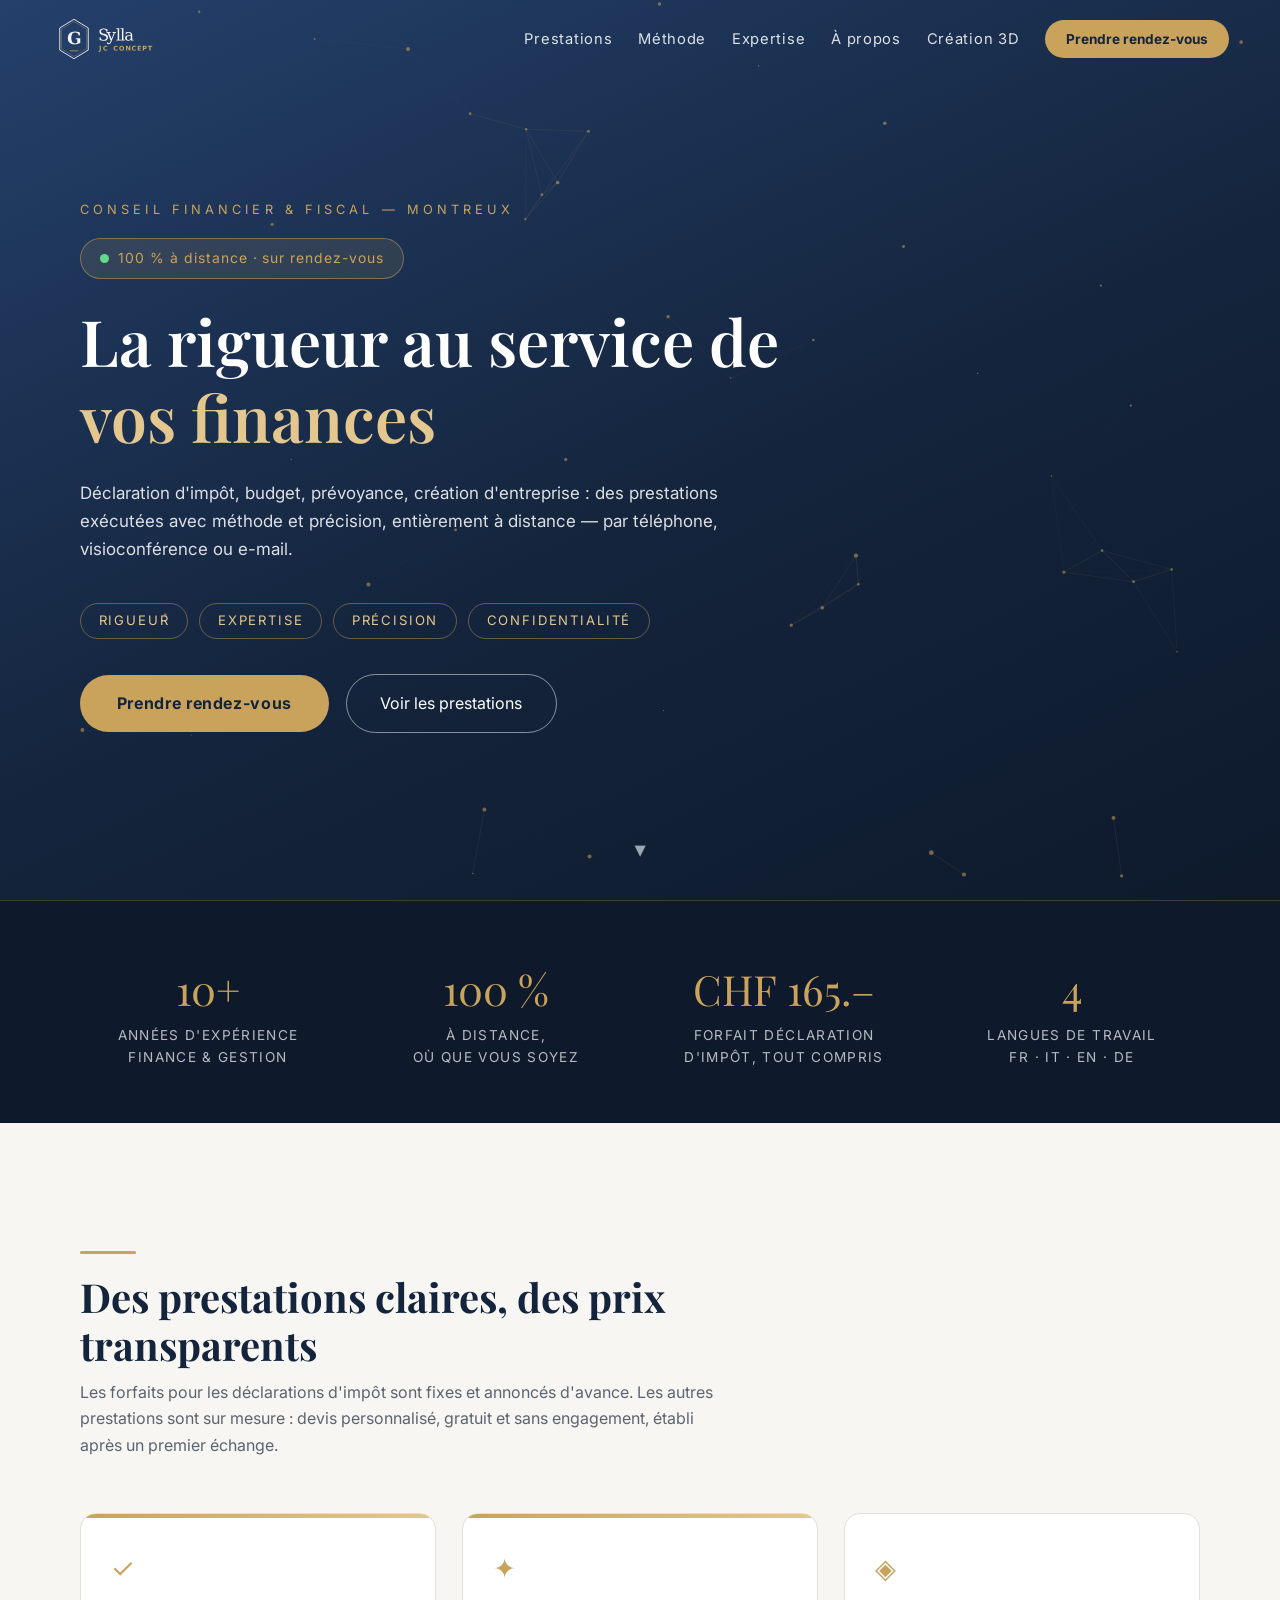
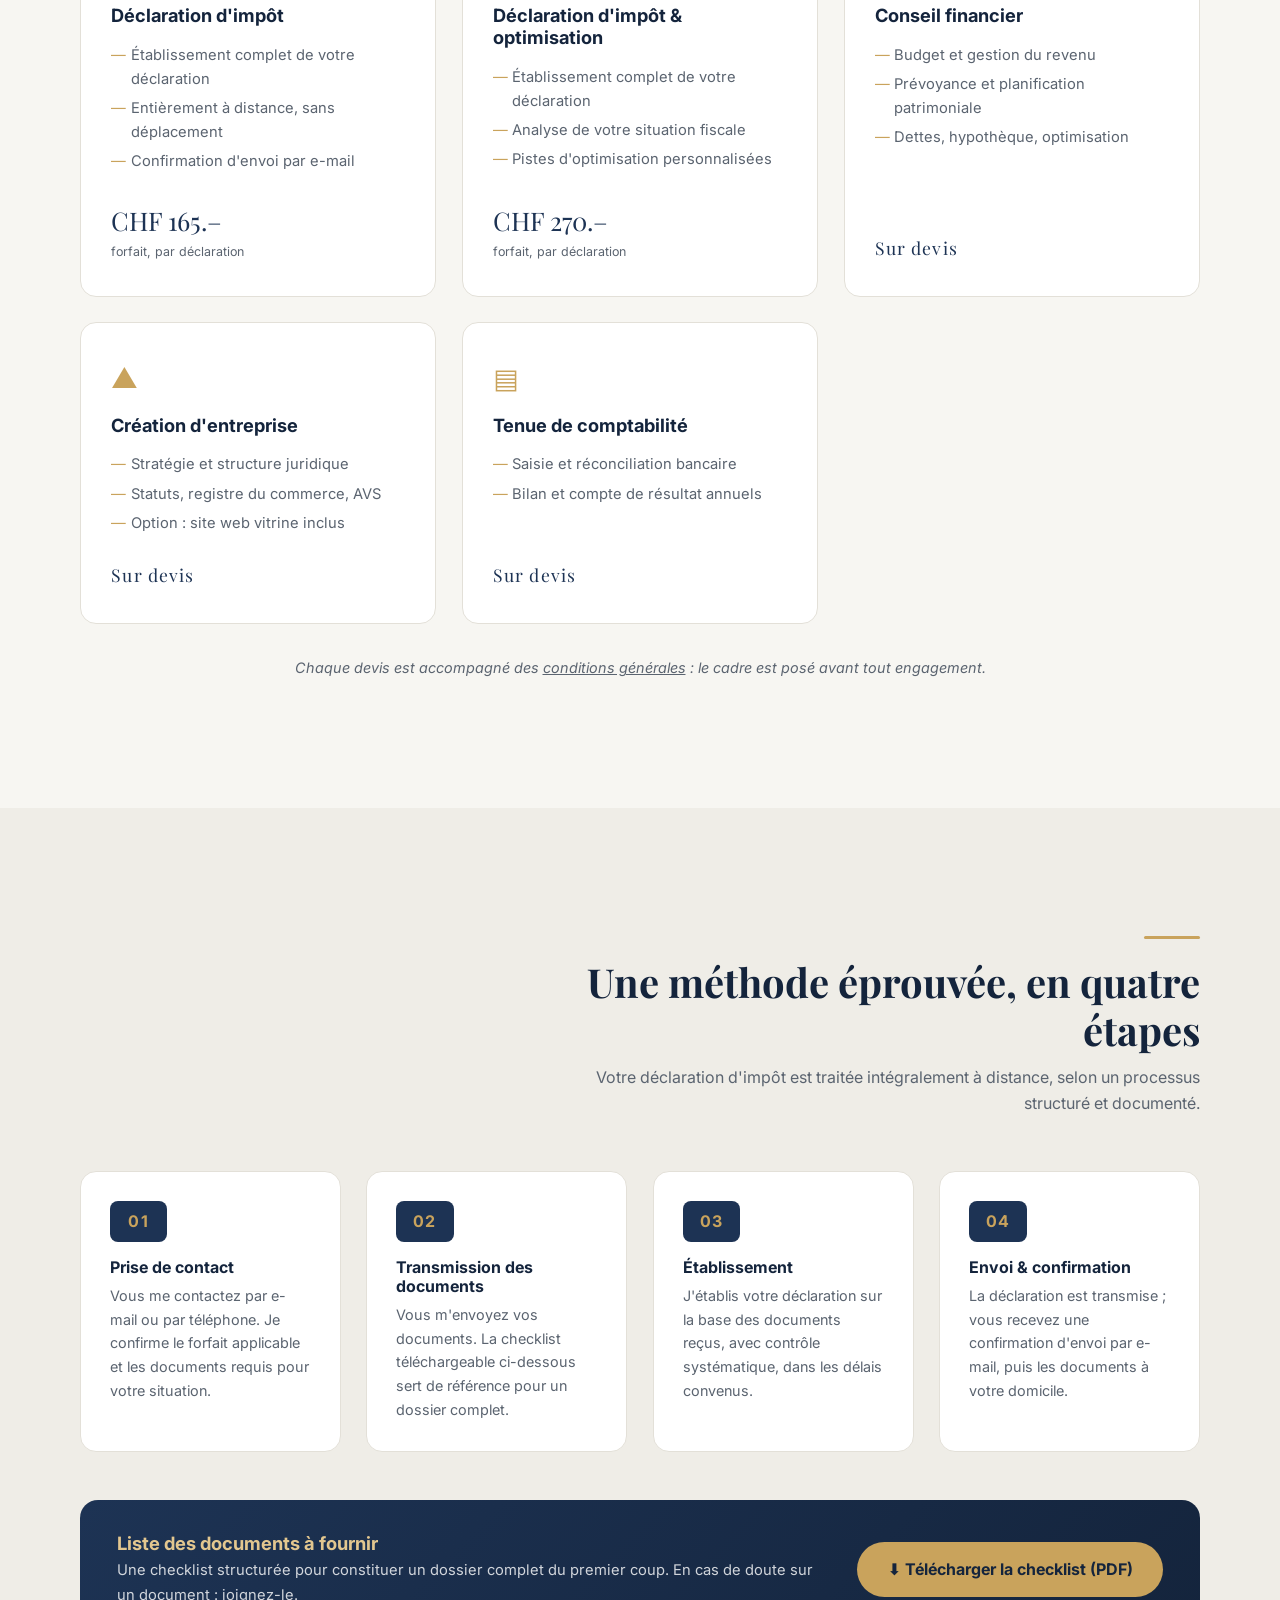
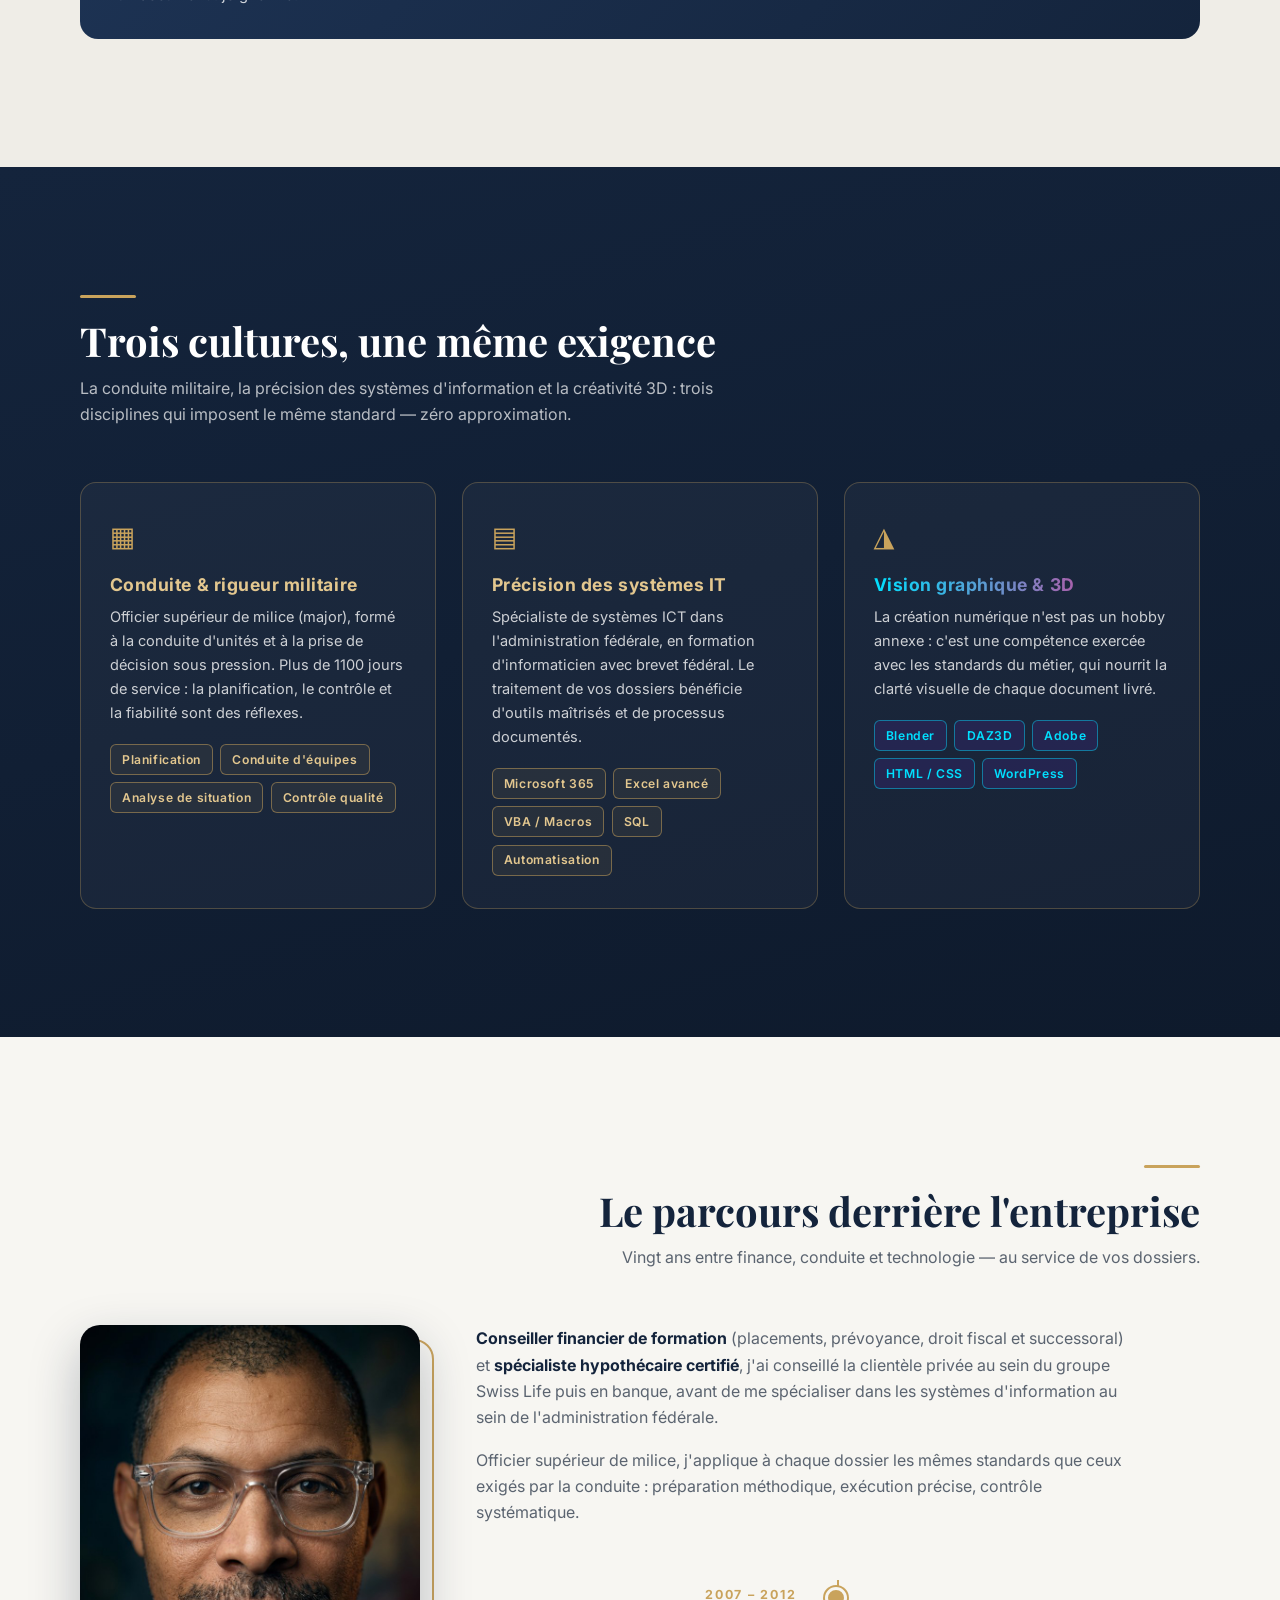
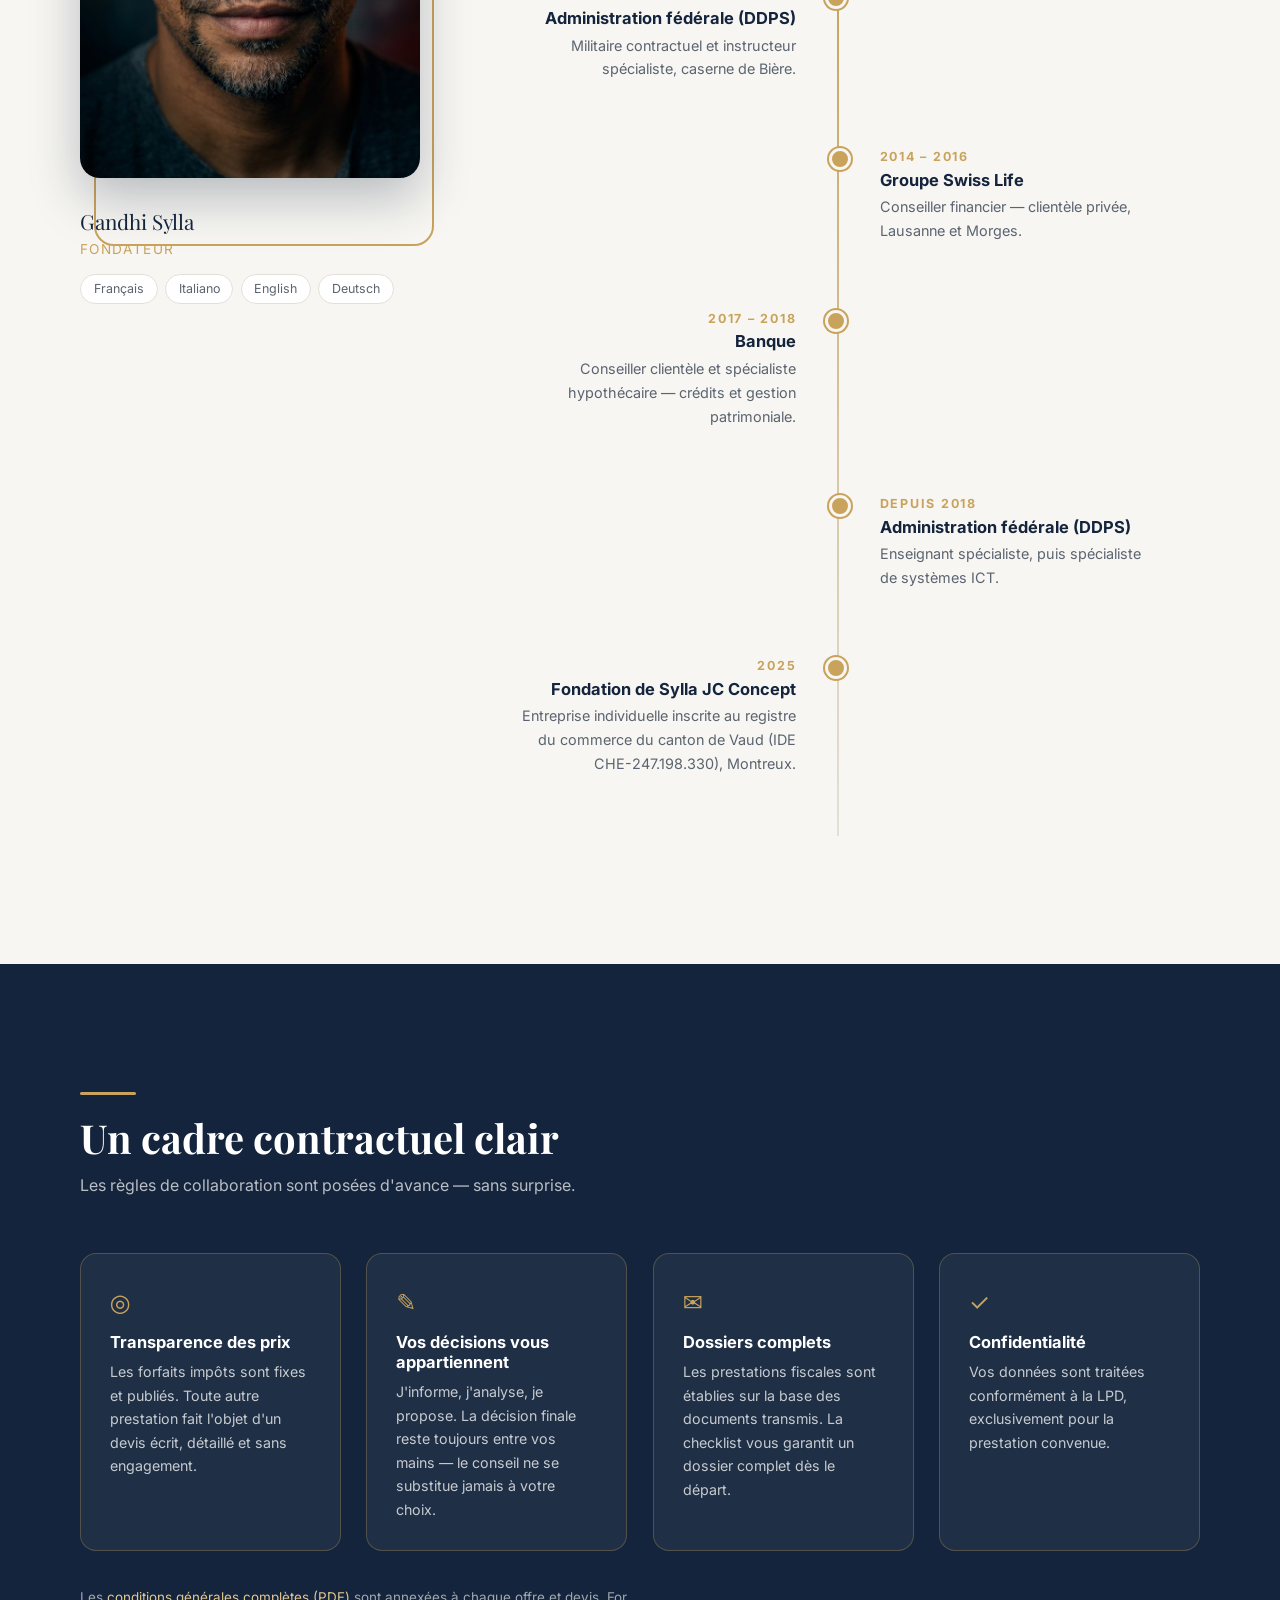
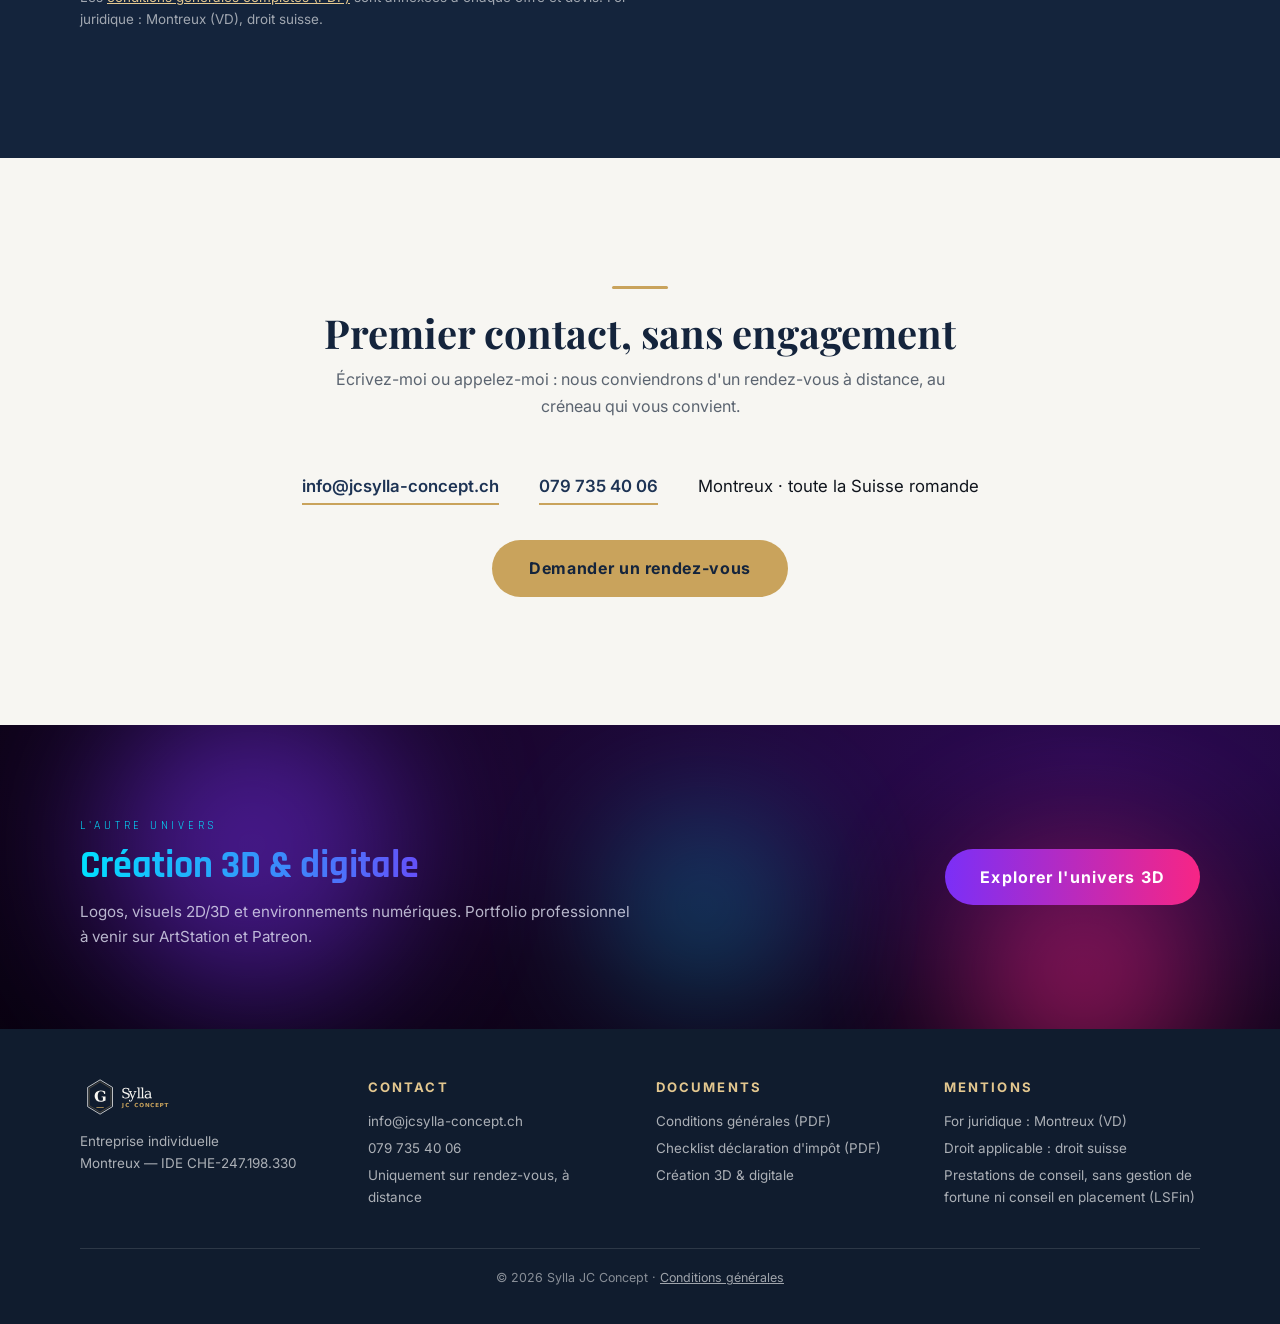
==== index.html @ 444904c6 "Initial commit" ====
<!DOCTYPE html>
<html lang="fr">
<head>
  <meta charset="UTF-8">
  <meta name="viewport" content="width=device-width, initial-scale=1.0">
  <title>Sylla JC Concept — Conseil financier &amp; fiscal à distance | Montreux</title>
  <meta name="description" content="Conseil financier et fiscal 100% à distance : déclaration d'impôt dès CHF 165.–, budget, prévoyance, planification patrimoniale, création d'entreprise et comptabilité. Sur rendez-vous, depuis Montreux.">
  <link rel="icon" type="image/png" href="assets/favicon.png">
  <link rel="preconnect" href="https://fonts.googleapis.com">
  <link href="https://fonts.googleapis.com/css2?family=Playfair+Display:wght@500;600;700&family=Inter:wght@400;600;700&family=Rajdhani:wght@500;600;700&display=swap" rel="stylesheet">
  <link rel="stylesheet" href="css/styles.css">
</head>
<body class="finance-body">

  <nav class="site-nav" id="nav">
    <a class="nav-logo" href="#"><img src="assets/logo-blanc.svg" alt="Sylla JC Concept"></a>
    <a class="nav-link" href="#prestations">Prestations</a>
    <a class="nav-link" href="#processus">Méthode</a>
    <a class="nav-link" href="#expertise">Expertise</a>
    <a class="nav-link" href="#apropos">À propos</a>
    <a class="nav-link" href="creation-3d.html">Création 3D</a>
    <a class="nav-cta" href="#contact">Prendre rendez-vous</a>
  </nav>

  <header class="hero">
    <canvas id="hero-canvas" aria-hidden="true"></canvas>
    <div class="container">
      <p class="kicker">Conseil financier &amp; fiscal — Montreux</p>
      <div class="badge-distance"><span class="dot"></span> 100&nbsp;% à distance · sur rendez-vous</div>
      <h1>La rigueur au service de <em>vos finances</em></h1>
      <p class="lead">Déclaration d'impôt, budget, prévoyance, création d'entreprise : des prestations exécutées avec méthode et précision, entièrement à distance — par téléphone, visioconférence ou e-mail.</p>
      <div class="hero-values">
        <span>Rigueur</span><span>Expertise</span><span>Précision</span><span>Confidentialité</span>
      </div>
      <a class="btn-gold" href="mailto:info@jcsylla-concept.ch?subject=Demande%20de%20rendez-vous">Prendre rendez-vous</a>
      <a class="btn-line" href="#prestations">Voir les prestations</a>
    </div>
    <div class="scroll-hint">▾</div>
  </header>

  <div class="stats">
    <div class="container">
      <div class="stat reveal"><div class="num"><span class="counter" data-target="10">0</span>+</div><div class="lbl">années d'expérience<br>finance &amp; gestion</div></div>
      <div class="stat reveal d1"><div class="num"><span class="counter" data-target="100">0</span>&nbsp;%</div><div class="lbl">à distance,<br>où que vous soyez</div></div>
      <div class="stat reveal d2"><div class="num">CHF&nbsp;<span class="counter" data-target="165">0</span>.–</div><div class="lbl">forfait déclaration<br>d'impôt, tout compris</div></div>
      <div class="stat reveal d3"><div class="num"><span class="counter" data-target="4">0</span></div><div class="lbl">langues de travail<br>FR · IT · EN · DE</div></div>
    </div>
  </div>

  <section id="prestations">
    <div class="container">
      <div class="section-head reveal-l">
        <div class="gold-rule"></div>
        <h2 class="section-title">Des prestations claires, des prix transparents</h2>
        <p class="section-sub">Les forfaits pour les déclarations d'impôt sont fixes et annoncés d'avance. Les autres prestations sont sur mesure : devis personnalisé, gratuit et sans engagement, établi après un premier échange.</p>
      </div>

      <div class="cards">
        <article class="card featured reveal-l">
          <div class="c-icon">✓</div>
          <h3>Déclaration d'impôt</h3>
          <ul>
            <li>Établissement complet de votre déclaration</li>
            <li>Entièrement à distance, sans déplacement</li>
            <li>Confirmation d'envoi par e-mail</li>
          </ul>
          <p class="price">CHF 165.–<small>forfait, par déclaration</small></p>
        </article>

        <article class="card featured reveal d1">
          <div class="c-icon">✦</div>
          <h3>Déclaration d'impôt &amp; optimisation</h3>
          <ul>
            <li>Établissement complet de votre déclaration</li>
            <li>Analyse de votre situation fiscale</li>
            <li>Pistes d'optimisation personnalisées</li>
          </ul>
          <p class="price">CHF 270.–<small>forfait, par déclaration</small></p>
        </article>

        <article class="card reveal-r d2">
          <div class="c-icon">◈</div>
          <h3>Conseil financier</h3>
          <ul>
            <li>Budget et gestion du revenu</li>
            <li>Prévoyance et planification patrimoniale</li>
            <li>Dettes, hypothèque, optimisation</li>
          </ul>
          <p class="price devis">Sur devis</p>
        </article>

        <article class="card reveal-l d1">
          <div class="c-icon">▲</div>
          <h3>Création d'entreprise</h3>
          <ul>
            <li>Stratégie et structure juridique</li>
            <li>Statuts, registre du commerce, AVS</li>
            <li>Option : site web vitrine inclus</li>
          </ul>
          <p class="price devis">Sur devis</p>
        </article>

        <article class="card reveal-r d2">
          <div class="c-icon">▤</div>
          <h3>Tenue de comptabilité</h3>
          <ul>
            <li>Saisie et réconciliation bancaire</li>
            <li>Bilan et compte de résultat annuels</li>
          </ul>
          <p class="price devis">Sur devis</p>
        </article>
      </div>
      <p class="pricing-note reveal">Chaque devis est accompagné des <a href="docs/conditions-generales.pdf" style="text-decoration:underline; color:inherit;">conditions générales</a> : le cadre est posé avant tout engagement.</p>
    </div>
  </section>

  <section id="processus" class="alt-bg">
    <div class="container">
      <div class="section-head right reveal-r">
        <div class="gold-rule"></div>
        <h2 class="section-title">Une méthode éprouvée, en quatre étapes</h2>
        <p class="section-sub">Votre déclaration d'impôt est traitée intégralement à distance, selon un processus structuré et documenté.</p>
      </div>

      <div class="steps">
        <div class="step reveal-l">
          <h3>Prise de contact</h3>
          <p>Vous me contactez par e-mail ou par téléphone. Je confirme le forfait applicable et les documents requis pour votre situation.</p>
        </div>
        <div class="step reveal-l d1">
          <h3>Transmission des documents</h3>
          <p>Vous m'envoyez vos documents. La checklist téléchargeable ci-dessous sert de référence pour un dossier complet.</p>
        </div>
        <div class="step reveal-r d2">
          <h3>Établissement</h3>
          <p>J'établis votre déclaration sur la base des documents reçus, avec contrôle systématique, dans les délais convenus.</p>
        </div>
        <div class="step reveal-r d3">
          <h3>Envoi &amp; confirmation</h3>
          <p>La déclaration est transmise ; vous recevez une confirmation d'envoi par e-mail, puis les documents à votre domicile.</p>
        </div>
      </div>

      <div class="dl-box reveal">
        <div class="dl-txt">
          <h3>Liste des documents à fournir</h3>
          <p>Une checklist structurée pour constituer un dossier complet du premier coup. En cas de doute sur un document : joignez-le.</p>
        </div>
        <a class="btn-dl" href="docs/liste-documents-declaration-impot.pdf" download>⬇ Télécharger la checklist (PDF)</a>
      </div>
    </div>
  </section>

  <section id="expertise" class="expertise">
    <div class="container">
      <div class="section-head reveal-l">
        <div class="gold-rule"></div>
        <h2 class="section-title">Trois cultures, une même exigence</h2>
        <p class="section-sub">La conduite militaire, la précision des systèmes d'information et la créativité 3D : trois disciplines qui imposent le même standard — zéro approximation.</p>
      </div>

      <div class="pillars">
        <div class="pillar reveal-l">
          <div class="p-icon">▦</div>
          <h3>Conduite &amp; rigueur militaire</h3>
          <p>Officier supérieur de milice (major), formé à la conduite d'unités et à la prise de décision sous pression. Plus de 1100 jours de service : la planification, le contrôle et la fiabilité sont des réflexes.</p>
          <div class="tools"><span>Planification</span><span>Conduite d'équipes</span><span>Analyse de situation</span><span>Contrôle qualité</span></div>
        </div>
        <div class="pillar reveal d1">
          <div class="p-icon">▤</div>
          <h3>Précision des systèmes IT</h3>
          <p>Spécialiste de systèmes ICT dans l'administration fédérale, en formation d'informaticien avec brevet fédéral. Le traitement de vos dossiers bénéficie d'outils maîtrisés et de processus documentés.</p>
          <div class="tools"><span>Microsoft 365</span><span>Excel avancé</span><span>VBA / Macros</span><span>SQL</span><span>Automatisation</span></div>
        </div>
        <div class="pillar creative reveal-r d2">
          <div class="p-icon">◮</div>
          <h3>Vision graphique &amp; 3D</h3>
          <p>La création numérique n'est pas un hobby annexe : c'est une compétence exercée avec les standards du métier, qui nourrit la clarté visuelle de chaque document livré.</p>
          <div class="tools"><span>Blender</span><span>DAZ3D</span><span>Adobe</span><span>HTML / CSS</span><span>WordPress</span></div>
        </div>
      </div>
    </div>
  </section>

  <section id="apropos">
    <div class="container">
      <div class="section-head right reveal-r">
        <div class="gold-rule"></div>
        <h2 class="section-title">Le parcours derrière l'entreprise</h2>
        <p class="section-sub">Vingt ans entre finance, conduite et technologie — au service de vos dossiers.</p>
      </div>

      <div class="about-grid">
        <div class="about-photo reveal-l">
          <img src="assets/portrait.jpg" alt="Portrait de Gandhi Sylla">
          <div class="about-name">Gandhi Sylla</div>
          <div class="about-role">Fondateur</div>
          <div class="langs"><span>Français</span><span>Italiano</span><span>English</span><span>Deutsch</span></div>
        </div>
        <div class="about-text reveal-r d1">
          <p><strong>Conseiller financier de formation</strong> (placements, prévoyance, droit fiscal et successoral) et <strong>spécialiste hypothécaire certifié</strong>, j'ai conseillé la clientèle privée au sein du groupe Swiss Life puis en banque, avant de me spécialiser dans les systèmes d'information au sein de l'administration fédérale.</p>
          <p>Officier supérieur de milice, j'applique à chaque dossier les mêmes standards que ceux exigés par la conduite : préparation méthodique, exécution précise, contrôle systématique.</p>

          <div class="timeline-alt">
            <div class="tl-item reveal-l">
              <span class="t-date">2007 – 2012</span>
              <h3>Administration fédérale (DDPS)</h3>
              <p>Militaire contractuel et instructeur spécialiste, caserne de Bière.</p>
            </div>
            <div class="tl-item reveal-r">
              <span class="t-date">2014 – 2016</span>
              <h3>Groupe Swiss Life</h3>
              <p>Conseiller financier — clientèle privée, Lausanne et Morges.</p>
            </div>
            <div class="tl-item reveal-l">
              <span class="t-date">2017 – 2018</span>
              <h3>Banque</h3>
              <p>Conseiller clientèle et spécialiste hypothécaire — crédits et gestion patrimoniale.</p>
            </div>
            <div class="tl-item reveal-r">
              <span class="t-date">Depuis 2018</span>
              <h3>Administration fédérale (DDPS)</h3>
              <p>Enseignant spécialiste, puis spécialiste de systèmes ICT.</p>
            </div>
            <div class="tl-item reveal-l">
              <span class="t-date">2025</span>
              <h3>Fondation de Sylla JC Concept</h3>
              <p>Entreprise individuelle inscrite au registre du commerce du canton de Vaud (IDE CHE-247.198.330), Montreux.</p>
            </div>
          </div>
        </div>
      </div>
    </div>
  </section>

  <section class="trust">
    <div class="container">
      <div class="section-head reveal-l">
        <div class="gold-rule"></div>
        <h2 class="section-title">Un cadre contractuel clair</h2>
        <p class="section-sub">Les règles de collaboration sont posées d'avance — sans surprise.</p>
      </div>

      <div class="trust-grid">
        <div class="trust-card reveal-l">
          <div class="t-icon">◎</div>
          <h3>Transparence des prix</h3>
          <p>Les forfaits impôts sont fixes et publiés. Toute autre prestation fait l'objet d'un devis écrit, détaillé et sans engagement.</p>
        </div>
        <div class="trust-card reveal-l d1">
          <div class="t-icon">✎</div>
          <h3>Vos décisions vous appartiennent</h3>
          <p>J'informe, j'analyse, je propose. La décision finale reste toujours entre vos mains — le conseil ne se substitue jamais à votre choix.</p>
        </div>
        <div class="trust-card reveal-r d2">
          <div class="t-icon">✉</div>
          <h3>Dossiers complets</h3>
          <p>Les prestations fiscales sont établies sur la base des documents transmis. La checklist vous garantit un dossier complet dès le départ.</p>
        </div>
        <div class="trust-card reveal-r d3">
          <div class="t-icon">✓</div>
          <h3>Confidentialité</h3>
          <p>Vos données sont traitées conformément à la LPD, exclusivement pour la prestation convenue.</p>
        </div>
      </div>
      <p class="trust-note reveal">Les <a href="docs/conditions-generales.pdf" download>conditions générales complètes (PDF)</a> sont annexées à chaque offre et devis. For juridique : Montreux (VD), droit suisse.</p>
    </div>
  </section>

  <section id="contact" class="f-contact">
    <div class="container">
      <div class="section-head center reveal">
        <div class="gold-rule"></div>
        <h2 class="section-title">Premier contact, sans engagement</h2>
        <p class="section-sub">Écrivez-moi ou appelez-moi : nous conviendrons d'un rendez-vous à distance, au créneau qui vous convient.</p>
      </div>
      <div class="contact-lines reveal">
        <a href="mailto:info@jcsylla-concept.ch">info@jcsylla-concept.ch</a>
        <a href="tel:+41797354006">079 735 40 06</a>
        <span>Montreux · toute la Suisse romande</span>
      </div>
      <a class="btn-gold reveal" href="mailto:info@jcsylla-concept.ch?subject=Demande%20de%20rendez-vous">Demander un rendez-vous</a>
    </div>
  </section>

  <div class="teaser-3d">
    <span class="blob b1"></span><span class="blob b2"></span><span class="blob b3"></span>
    <div class="container">
      <div class="tz-txt reveal-l">
        <p class="kicker">L'autre univers</p>
        <h2>Création 3D &amp; digitale</h2>
        <p>Logos, visuels 2D/3D et environnements numériques. Portfolio professionnel à venir sur ArtStation et Patreon.</p>
      </div>
      <a class="btn-neon reveal-r d1" href="creation-3d.html">Explorer l'univers 3D</a>
    </div>
  </div>

  <footer class="site-footer">
    <div class="footer-grid">
      <div>
        <img class="footer-logo" src="assets/logo-blanc.svg" alt="Sylla JC Concept">
        <p>Entreprise individuelle<br>Montreux — IDE CHE-247.198.330</p>
      </div>
      <div>
        <h4>Contact</h4>
        <a href="mailto:info@jcsylla-concept.ch">info@jcsylla-concept.ch</a>
        <a href="tel:+41797354006">079 735 40 06</a>
        <p>Uniquement sur rendez-vous, à distance</p>
      </div>
      <div>
        <h4>Documents</h4>
        <a href="docs/conditions-generales.pdf" download>Conditions générales (PDF)</a>
        <a href="docs/liste-documents-declaration-impot.pdf" download>Checklist déclaration d'impôt (PDF)</a>
        <a href="creation-3d.html">Création 3D &amp; digitale</a>
      </div>
      <div>
        <h4>Mentions</h4>
        <p>For juridique : Montreux (VD)</p>
        <p>Droit applicable : droit suisse</p>
        <p>Prestations de conseil, sans gestion de fortune ni conseil en placement (LSFin)</p>
      </div>
    </div>
    <div class="footer-bottom">© 2026 Sylla JC Concept · <a href="docs/conditions-generales.pdf" download>Conditions générales</a></div>
  </footer>

  <script src="js/main.js"></script>
</body>
</html>
---- css/styles.css ----
/* ==========================================================
   Sylla JC Concept — conseil financier (principal) + 3D
   Rigueur · Expertise · Précision
   ========================================================== */

:root {
  --navy: #1d3354;
  --navy-dark: #14243c;
  --navy-deep: #0e1a2c;
  --ink: #10151d;
  --paper: #f7f6f2;
  --gold: #c9a35c;
  --gold-light: #e3c78f;
  --grey: #5b6470;
  --line: #e3e0d8;

  --c-bg: #0b0b14;
  --c-violet: #7b2ff7;
  --c-cyan: #00e0ff;
  --c-magenta: #f72585;
  --c-text: #eef0ff;
}

* { margin: 0; padding: 0; box-sizing: border-box; }
html { scroll-behavior: smooth; }
body { font-family: 'Inter', system-ui, sans-serif; line-height: 1.65; overflow-x: hidden; }
img { max-width: 100%; display: block; }
a { text-decoration: none; color: inherit; }
.container { width: min(1120px, 92%); margin-inline: auto; }
section { padding: 8rem 0; }
h1, h2, h3 { line-height: 1.2; }

/* ===== Animations : entrées gauche / droite / bas ===== */
.reveal, .reveal-l, .reveal-r {
  opacity: 0;
  transition: opacity .9s cubic-bezier(.22,.61,.36,1), transform .9s cubic-bezier(.22,.61,.36,1);
}
.reveal { transform: translateY(30px); }
.reveal-l { transform: translateX(-70px); }
.reveal-r { transform: translateX(70px); }
.reveal.visible, .reveal-l.visible, .reveal-r.visible { opacity: 1; transform: none; }
.d1 { transition-delay: .12s; } .d2 { transition-delay: .24s; }
.d3 { transition-delay: .36s; } .d4 { transition-delay: .48s; }
@media (prefers-reduced-motion: reduce) {
  .reveal, .reveal-l, .reveal-r { opacity: 1; transform: none; transition: none; }
}

/* ===== En-têtes de section alternés ===== */
.section-head { max-width: 640px; margin-bottom: 3.4rem; }
.section-head.right { margin-left: auto; text-align: right; }
.section-head.right .gold-rule { margin-left: auto; }
.section-head.center { margin-inline: auto; text-align: center; }
.section-head.center .gold-rule { margin-inline: auto; }
.section-title { font-family: 'Playfair Display', serif; font-size: clamp(1.7rem, 3.2vw, 2.5rem); color: var(--navy-dark); margin-bottom: .6rem; }
.section-sub { color: var(--grey); }
.gold-rule { width: 56px; height: 3px; background: var(--gold); margin-bottom: 1.2rem; border-radius: 2px; }

/* ==================== NAVIGATION ==================== */
.site-nav {
  position: fixed; top: 0; left: 0; right: 0; z-index: 100;
  display: flex; align-items: center; gap: 1.6rem;
  padding: 1rem 4%;
  transition: background .35s, box-shadow .35s, padding .35s;
}
.site-nav.scrolled { background: rgba(20,36,60,.94); backdrop-filter: blur(12px); box-shadow: 0 6px 24px rgba(0,0,0,.28); padding: .6rem 4%; }
.site-nav .nav-logo { margin-right: auto; display: flex; align-items: center; }
.site-nav .nav-logo img { height: 46px; width: auto; transition: transform .3s; }
.site-nav .nav-logo:hover img { transform: scale(1.04); }
.site-nav a.nav-link { position: relative; font-size: .92rem; letter-spacing: .05em; color: rgba(255,255,255,.85); padding: .2rem 0; }
.site-nav a.nav-link::after { content: ""; position: absolute; left: 0; bottom: -3px; width: 0; height: 2px; background: var(--gold); transition: width .3s; }
.site-nav a.nav-link:hover { color: #fff; }
.site-nav a.nav-link:hover::after { width: 100%; }
.nav-cta { background: var(--gold); color: var(--navy-dark); font-size: .85rem; font-weight: 700; padding: .5rem 1.3rem; border-radius: 999px; transition: transform .25s, box-shadow .25s; white-space: nowrap; }
.nav-cta:hover { transform: translateY(-2px); box-shadow: 0 8px 20px rgba(201,163,92,.45); }
@media (max-width: 900px) { .site-nav .nav-link { display: none; } }

/* ==================== HERO ==================== */
.hero {
  position: relative; min-height: 100vh; display: flex; align-items: center;
  background: linear-gradient(155deg, #24406b 0%, var(--navy-dark) 55%, var(--navy-deep) 100%);
  color: #fff; overflow: hidden; padding: 7rem 0 5rem;
}
#hero-canvas { position: absolute; inset: 0; width: 100%; height: 100%; }
.hero .container { position: relative; z-index: 2; }
.hero .kicker { color: var(--gold); letter-spacing: .32em; text-transform: uppercase; font-size: .8rem; margin-bottom: 1.1rem; }
.hero h1 { font-family: 'Playfair Display', serif; font-size: clamp(2.3rem, 5.2vw, 4rem); font-weight: 600; max-width: 18ch; }
.hero h1 em { font-style: normal; color: var(--gold-light); }
.hero p.lead { margin: 1.5rem 0 2.4rem; max-width: 58ch; color: rgba(255,255,255,.85); font-size: 1.06rem; }
.hero-values { display: flex; flex-wrap: wrap; gap: .7rem; margin-bottom: 2.2rem; }
.hero-values span { border: 1px solid rgba(201,163,92,.45); color: var(--gold-light); font-size: .82rem; letter-spacing: .14em; text-transform: uppercase; border-radius: 999px; padding: .4rem 1.1rem; }
.badge-distance {
  display: inline-flex; align-items: center; gap: .55rem;
  background: rgba(201,163,92,.13); border: 1px solid rgba(201,163,92,.5); color: var(--gold);
  border-radius: 999px; padding: .5rem 1.2rem; font-size: .87rem; letter-spacing: .07em; margin-bottom: 1.5rem;
}
.badge-distance .dot { width: 9px; height: 9px; border-radius: 50%; background: #63d98c; box-shadow: 0 0 0 0 rgba(99,217,140,.6); animation: ping 2s infinite; }
@keyframes ping { 70% { box-shadow: 0 0 0 9px rgba(99,217,140,0); } 100% { box-shadow: 0 0 0 0 rgba(99,217,140,0); } }
.btn-gold {
  display: inline-block; background: var(--gold); color: var(--navy-dark);
  padding: .95rem 2.3rem; border-radius: 999px; font-weight: 700; letter-spacing: .04em;
  transition: transform .25s, box-shadow .25s;
}
.btn-gold:hover { transform: translateY(-3px); box-shadow: 0 12px 30px rgba(201,163,92,.45); }
.btn-line { display: inline-block; border: 1px solid rgba(255,255,255,.5); color: #fff; padding: .95rem 2.1rem; border-radius: 999px; margin-left: .8rem; transition: background .25s, border-color .25s; }
.btn-line:hover { background: rgba(255,255,255,.12); border-color: #fff; }
.scroll-hint { position: absolute; bottom: 2rem; left: 50%; transform: translateX(-50%); z-index: 2; color: rgba(255,255,255,.6); font-size: 1.4rem; animation: bob 2s ease-in-out infinite; }
@keyframes bob { 50% { transform: translate(-50%, 10px); } }

/* ==================== STATS ==================== */
.stats { background: var(--navy-deep); color: #fff; padding: 3.4rem 0; border-top: 1px solid rgba(201,163,92,.25); }
.stats .container { display: grid; grid-template-columns: repeat(auto-fit, minmax(200px, 1fr)); gap: 2rem; text-align: center; }
.stat .num { font-family: 'Playfair Display', serif; font-size: 2.6rem; color: var(--gold); }
.stat .lbl { font-size: .85rem; letter-spacing: .1em; text-transform: uppercase; color: rgba(255,255,255,.7); }

/* ==================== CORPS ==================== */
.finance-body { background: var(--paper); color: var(--ink); }
.alt-bg { background: #efede7; }

/* Prestations */
.cards { display: grid; grid-template-columns: repeat(auto-fit, minmax(290px, 1fr)); gap: 1.6rem; }
.card {
  position: relative; background: #fff; border: 1px solid var(--line); border-radius: 16px; padding: 2.1rem 1.9rem;
  transition: transform .35s cubic-bezier(.22,.61,.36,1), box-shadow .35s; display: flex; flex-direction: column; overflow: hidden;
}
.card::before { content: ""; position: absolute; inset: 0 0 auto 0; height: 4px; background: linear-gradient(90deg, var(--gold), var(--gold-light)); transform: scaleX(0); transform-origin: left; transition: transform .4s; }
.card:hover { transform: translateY(-8px); box-shadow: 0 18px 44px rgba(29,51,84,.16); }
.card:hover::before { transform: scaleX(1); }
.card.featured::before { transform: scaleX(1); }
.card .c-icon { font-size: 1.7rem; color: var(--gold); margin-bottom: .8rem; }
.card h3 { color: var(--navy-dark); font-size: 1.14rem; margin-bottom: .6rem; }
.card ul { list-style: none; margin: .4rem 0 1.3rem; }
.card ul li { padding-left: 1.2rem; position: relative; font-size: .92rem; color: var(--grey); margin-bottom: .3rem; }
.card ul li::before { content: "—"; position: absolute; left: 0; color: var(--gold); }
.price { margin-top: auto; font-family: 'Playfair Display', serif; font-size: 1.6rem; color: var(--navy); }
.price small { font-family: 'Inter', sans-serif; font-size: .78rem; color: var(--grey); display: block; }
.price.devis { font-size: 1.1rem; letter-spacing: .06em; }
.pricing-note { margin-top: 2rem; font-size: .9rem; color: var(--grey); font-style: italic; text-align: center; }

/* Étapes */
.steps { counter-reset: step; display: grid; grid-template-columns: repeat(auto-fit, minmax(240px, 1fr)); gap: 1.6rem; margin-top: 2rem; }
.step { background: #fff; border: 1px solid var(--line); border-radius: 16px; padding: 1.8rem; position: relative; transition: transform .3s, box-shadow .3s; }
.step:hover { transform: translateY(-6px); box-shadow: 0 14px 34px rgba(29,51,84,.12); }
.step::before {
  counter-increment: step; content: counter(step, decimal-leading-zero);
  display: inline-flex; align-items: center; justify-content: center;
  min-width: 2.6rem; height: 2.6rem; border-radius: 8px; padding: 0 .5rem;
  background: var(--navy); color: var(--gold); font-weight: 700; letter-spacing: .08em; margin-bottom: 1rem;
}
.step h3 { font-size: 1rem; color: var(--navy-dark); margin-bottom: .4rem; }
.step p { font-size: .9rem; color: var(--grey); }

.dl-box {
  margin-top: 3rem; display: flex; flex-wrap: wrap; align-items: center; gap: 1.4rem;
  background: linear-gradient(135deg, var(--navy), var(--navy-dark)); color: #fff;
  border-radius: 18px; padding: 2rem 2.3rem;
}
.dl-box .dl-txt { flex: 1; min-width: 240px; }
.dl-box h3 { color: var(--gold-light); font-size: 1.15rem; margin-bottom: .3rem; }
.dl-box p { font-size: .92rem; color: rgba(255,255,255,.8); }
.btn-dl {
  display: inline-flex; align-items: center; gap: .6rem; background: var(--gold); color: var(--navy-dark);
  padding: .9rem 1.9rem; border-radius: 999px; font-weight: 700; transition: transform .25s, box-shadow .25s; white-space: nowrap;
}
.btn-dl:hover { transform: translateY(-3px); box-shadow: 0 10px 26px rgba(201,163,92,.45); }

/* ==================== EXPERTISE (3 piliers + outils) ==================== */
.expertise { background: linear-gradient(165deg, var(--navy-dark), var(--navy-deep)); color: #fff; }
.expertise .section-title { color: #fff; }
.expertise .section-sub { color: rgba(255,255,255,.7); }
.pillars { display: grid; grid-template-columns: repeat(auto-fit, minmax(280px, 1fr)); gap: 1.6rem; }
.pillar {
  border: 1px solid rgba(201,163,92,.3); border-radius: 16px; padding: 2rem 1.8rem;
  background: rgba(255,255,255,.04); transition: transform .3s, border-color .3s, background .3s;
}
.pillar:hover { transform: translateY(-6px); border-color: var(--gold); background: rgba(255,255,255,.07); }
.pillar .p-icon { font-size: 1.7rem; color: var(--gold); margin-bottom: .9rem; }
.pillar h3 { font-size: 1.1rem; color: var(--gold-light); margin-bottom: .6rem; letter-spacing: .03em; }
.pillar p { font-size: .91rem; color: rgba(255,255,255,.78); margin-bottom: 1.2rem; }
.tools { display: flex; flex-wrap: wrap; gap: .45rem; }
.tools span {
  font-size: .76rem; letter-spacing: .05em; font-weight: 600;
  border: 1px solid rgba(201,163,92,.5); color: var(--gold-light);
  border-radius: 6px; padding: .28rem .7rem; background: rgba(201,163,92,.08);
}
.pillar.creative .tools span { border-color: rgba(0,224,255,.45); color: var(--c-cyan); background: rgba(123,47,247,.12); }
.pillar.creative h3 { background: linear-gradient(90deg, var(--c-cyan), var(--c-magenta)); -webkit-background-clip: text; background-clip: text; color: transparent; }

/* ==================== À PROPOS ==================== */
.about-grid { display: grid; grid-template-columns: minmax(240px, 340px) 1fr; gap: 3.5rem; align-items: start; }
.about-photo { position: relative; }
.about-photo img { border-radius: 20px; box-shadow: 0 20px 50px rgba(20,36,60,.28); }
.about-photo::after { content: ""; position: absolute; inset: 14px -14px auto 14px; height: calc(100% - 76px); border: 2px solid var(--gold); border-radius: 20px; z-index: -1; }
.about-name { font-family: 'Playfair Display', serif; font-size: 1.3rem; color: var(--navy-dark); margin-top: 1.6rem; }
.about-role { font-size: .85rem; letter-spacing: .1em; text-transform: uppercase; color: var(--gold); }
.langs { margin-top: .8rem; display: flex; flex-wrap: wrap; gap: .45rem; }
.langs span { font-size: .78rem; background: #fff; border: 1px solid var(--line); border-radius: 999px; padding: .25rem .8rem; color: var(--grey); }
.about-text p { color: var(--grey); margin-bottom: 1rem; max-width: 66ch; }
.about-text strong { color: var(--navy-dark); }
@media (max-width: 860px) { .about-grid { grid-template-columns: 1fr; } .about-photo { max-width: 300px; } }

/* Timeline alternée gauche / droite */
.timeline-alt { position: relative; margin-top: 3.4rem; }
.timeline-alt::before {
  content: ""; position: absolute; top: 0; bottom: 0; left: 50%;
  width: 2px; background: linear-gradient(var(--gold), var(--line)); transform: translateX(-50%);
}
.tl-item { position: relative; width: 50%; padding: 0 2.6rem 2.8rem; }
.tl-item:nth-child(odd) { left: 0; text-align: right; }
.tl-item:nth-child(even) { left: 50%; text-align: left; }
.tl-item::before {
  content: ""; position: absolute; top: .4rem; width: 1rem; height: 1rem; border-radius: 50%;
  background: var(--gold); border: 3px solid var(--paper); box-shadow: 0 0 0 2px var(--gold);
}
.tl-item:nth-child(odd)::before { right: -.56rem; }
.tl-item:nth-child(even)::before { left: -.56rem; }
.tl-item .t-date { font-size: .78rem; letter-spacing: .14em; text-transform: uppercase; color: var(--gold); font-weight: 700; }
.tl-item h3 { color: var(--navy-dark); font-size: 1.03rem; margin: .15rem 0 .3rem; }
.tl-item p { color: var(--grey); font-size: .9rem; }
@media (max-width: 760px) {
  .timeline-alt::before { left: .5rem; }
  .tl-item, .tl-item:nth-child(odd), .tl-item:nth-child(even) { width: 100%; left: 0; text-align: left; padding: 0 0 2.4rem 2.4rem; }
  .tl-item:nth-child(odd)::before, .tl-item:nth-child(even)::before { left: -.06rem; right: auto; }
}

/* ==================== CADRE & CONFIANCE ==================== */
.trust { background: var(--navy-dark); color: rgba(255,255,255,.85); }
.trust .section-title { color: #fff; }
.trust .section-sub { color: rgba(255,255,255,.7); }
.trust-grid { display: grid; grid-template-columns: repeat(auto-fit, minmax(240px, 1fr)); gap: 1.6rem; }
.trust-card { background: rgba(255,255,255,.05); border: 1px solid rgba(201,163,92,.3); border-radius: 16px; padding: 1.8rem; transition: transform .3s, background .3s; }
.trust-card:hover { transform: translateY(-5px); background: rgba(255,255,255,.09); }
.trust-card .t-icon { font-size: 1.5rem; color: var(--gold); margin-bottom: .7rem; }
.trust-card h3 { color: #fff; font-size: 1.03rem; margin-bottom: .45rem; }
.trust-card p { font-size: .89rem; color: rgba(255,255,255,.75); }
.trust-note { margin-top: 2.2rem; font-size: .84rem; color: rgba(255,255,255,.6); max-width: 72ch; }
.trust-note a { color: var(--gold-light); text-decoration: underline; }

/* ==================== TEASER 3D ==================== */
.teaser-3d {
  position: relative; overflow: hidden; color: #fff; padding: 5rem 0;
  background: radial-gradient(120% 160% at 85% 10%, #2b0a53 0%, #12041f 55%, #06010d 100%);
}
.blob { position: absolute; border-radius: 50%; filter: blur(70px); opacity: .5; animation: drift 11s ease-in-out infinite alternate; }
.blob.b1 { width: 300px; height: 300px; background: var(--c-violet); top: -10%; left: 8%; }
.blob.b2 { width: 240px; height: 240px; background: var(--c-magenta); bottom: -20%; right: 6%; animation-delay: -4s; }
.blob.b3 { width: 180px; height: 180px; background: var(--c-cyan); top: 30%; right: 38%; opacity: .3; animation-delay: -8s; }
@keyframes drift { to { transform: translate(46px, -36px) scale(1.15); } }
.teaser-3d .container { position: relative; z-index: 2; display: flex; flex-wrap: wrap; align-items: center; gap: 2rem; }
.teaser-3d .tz-txt { flex: 1; min-width: 260px; }
.teaser-3d .kicker { font-family: 'Rajdhani', sans-serif; letter-spacing: .3em; text-transform: uppercase; font-size: .78rem; color: var(--c-cyan); margin-bottom: .5rem; }
.teaser-3d h2 { font-family: 'Rajdhani', sans-serif; font-size: clamp(1.6rem, 3.4vw, 2.4rem); font-weight: 700;
  background: linear-gradient(90deg, var(--c-cyan), var(--c-violet), var(--c-magenta)); -webkit-background-clip: text; background-clip: text; color: transparent; }
.teaser-3d p { color: rgba(238,240,255,.75); font-size: .95rem; margin-top: .6rem; max-width: 55ch; }
.btn-neon {
  display: inline-block; padding: .9rem 2.2rem; border-radius: 999px; font-weight: 700; letter-spacing: .07em;
  background: linear-gradient(90deg, var(--c-violet), var(--c-magenta)); color: #fff;
  transition: transform .25s, box-shadow .25s; white-space: nowrap;
}
.btn-neon:hover { transform: translateY(-3px); box-shadow: 0 10px 32px rgba(247,37,133,.5); }

/* ==================== CONTACT ==================== */
.f-contact { text-align: center; }
.contact-lines { display: flex; flex-wrap: wrap; justify-content: center; gap: 1rem 2.5rem; margin: 1.8rem 0 2.2rem; font-size: 1.05rem; }
.contact-lines a { color: var(--navy); font-weight: 600; border-bottom: 2px solid var(--gold); padding-bottom: 2px; transition: color .25s; }
.contact-lines a:hover { color: var(--gold); }

/* ==================== PAGE CRÉATION 3D ==================== */
.creation-body { background: var(--c-bg); color: var(--c-text); font-family: 'Rajdhani', 'Inter', sans-serif; }
.creation-body .site-nav { background: rgba(11,11,20,.72); backdrop-filter: blur(10px); }
.creation-body .site-nav.scrolled { background: rgba(11,11,20,.92); }
.creation-body .nav-cta { background: linear-gradient(90deg, var(--c-violet), var(--c-magenta)); color: #fff; }

.c-hero { position: relative; min-height: 82vh; display: flex; align-items: center; overflow: hidden; padding: 7rem 0 5rem; }
.c-hero .container { position: relative; z-index: 2; }
.c-hero .kicker { letter-spacing: .34em; text-transform: uppercase; font-size: .8rem; color: var(--c-cyan); margin-bottom: 1rem; }
.c-hero h1 {
  font-size: clamp(2.4rem, 6vw, 4.4rem); font-weight: 700; letter-spacing: .02em; max-width: 16ch;
  background: linear-gradient(90deg, var(--c-cyan) 0%, var(--c-violet) 45%, var(--c-magenta) 100%);
  -webkit-background-clip: text; background-clip: text; color: transparent;
}
.c-hero p { margin: 1.4rem 0 2.2rem; max-width: 52ch; color: rgba(238,240,255,.8); font-family: 'Inter', sans-serif; }
.btn-ghost { display: inline-block; padding: .95rem 2.2rem; border-radius: 999px; border: 1px solid var(--c-cyan); color: var(--c-cyan); margin-left: .8rem; transition: background .25s; }
.btn-ghost:hover { background: rgba(0,224,255,.1); }

.c-title { font-size: clamp(1.7rem, 3.4vw, 2.5rem); font-weight: 700; letter-spacing: .02em; margin-bottom: .5rem; }
.c-title span { background: linear-gradient(90deg, var(--c-cyan), var(--c-magenta)); -webkit-background-clip: text; background-clip: text; color: transparent; }
.c-sub { color: rgba(238,240,255,.65); font-family: 'Inter', sans-serif; max-width: 60ch; margin-bottom: 2.6rem; }

.c-grid { display: grid; grid-template-columns: repeat(auto-fit, minmax(240px, 1fr)); gap: 1.4rem; }
.c-card {
  border: 1px solid rgba(123,47,247,.35); border-radius: 16px; padding: 1.8rem;
  background: linear-gradient(150deg, rgba(123,47,247,.12), rgba(11,11,20,.4));
  transition: transform .3s, border-color .3s, box-shadow .3s;
}
.c-card:hover { transform: translateY(-6px); border-color: var(--c-cyan); box-shadow: 0 14px 40px rgba(0,224,255,.15); }
.c-card .icon { font-size: 1.9rem; margin-bottom: .8rem; }
.c-card h3 { font-size: 1.15rem; letter-spacing: .04em; margin-bottom: .5rem; }
.c-card p { font-family: 'Inter', sans-serif; font-size: .9rem; color: rgba(238,240,255,.7); }

.expo {
  border: 1px dashed rgba(0,224,255,.5); border-radius: 20px; padding: 3.2rem 2rem; text-align: center;
  background: radial-gradient(80% 120% at 50% 0%, rgba(123,47,247,.18), transparent 70%);
}
.expo .soon { display: inline-block; font-size: .78rem; letter-spacing: .3em; text-transform: uppercase; color: var(--c-magenta); border: 1px solid var(--c-magenta); border-radius: 999px; padding: .35rem 1.1rem; margin-bottom: 1.2rem; animation: pulse 2.2s ease-in-out infinite; }
@keyframes pulse { 50% { opacity: .5; } }
.expo h3 { font-size: 1.6rem; margin-bottom: .6rem; }
.expo p { font-family: 'Inter', sans-serif; color: rgba(238,240,255,.7); max-width: 52ch; margin-inline: auto; }
.expo .platforms { margin-top: 1.4rem; display: flex; justify-content: center; gap: .8rem; flex-wrap: wrap; }
.expo .platforms span { font-family: 'Inter', sans-serif; font-size: .84rem; border: 1px solid rgba(0,224,255,.4); color: var(--c-cyan); border-radius: 999px; padding: .4rem 1.2rem; }

.c-contact { text-align: center; }
.c-contact .contact-lines a { color: var(--c-cyan); border-bottom: 2px solid var(--c-magenta); font-family: 'Inter', sans-serif; }

/* ==================== FOOTER ==================== */
.site-footer { padding: 3rem 4% 2.2rem; font-size: .84rem; }
.finance-body .site-footer { background: #101c2e; color: rgba(255,255,255,.65); }
.creation-body .site-footer { background: #06060d; color: rgba(238,240,255,.5); border-top: 1px solid rgba(123,47,247,.2); }
.footer-grid { width: min(1120px, 100%); margin-inline: auto; display: grid; grid-template-columns: repeat(auto-fit, minmax(220px, 1fr)); gap: 2rem; text-align: left; }
.footer-grid h4 { color: var(--gold-light); font-size: .82rem; letter-spacing: .16em; text-transform: uppercase; margin-bottom: .7rem; }
.footer-grid p, .footer-grid a { color: rgba(255,255,255,.65); display: block; margin-bottom: .3rem; }
.footer-grid a:hover { color: var(--gold-light); }
.footer-logo { height: 40px; width: auto; margin-bottom: .8rem; }
.footer-bottom { width: min(1120px, 100%); margin: 2.2rem auto 0; padding-top: 1.2rem; border-top: 1px solid rgba(255,255,255,.12); text-align: center; font-size: .78rem; color: rgba(255,255,255,.5); }
.footer-bottom a { text-decoration: underline; color: rgba(255,255,255,.6); }
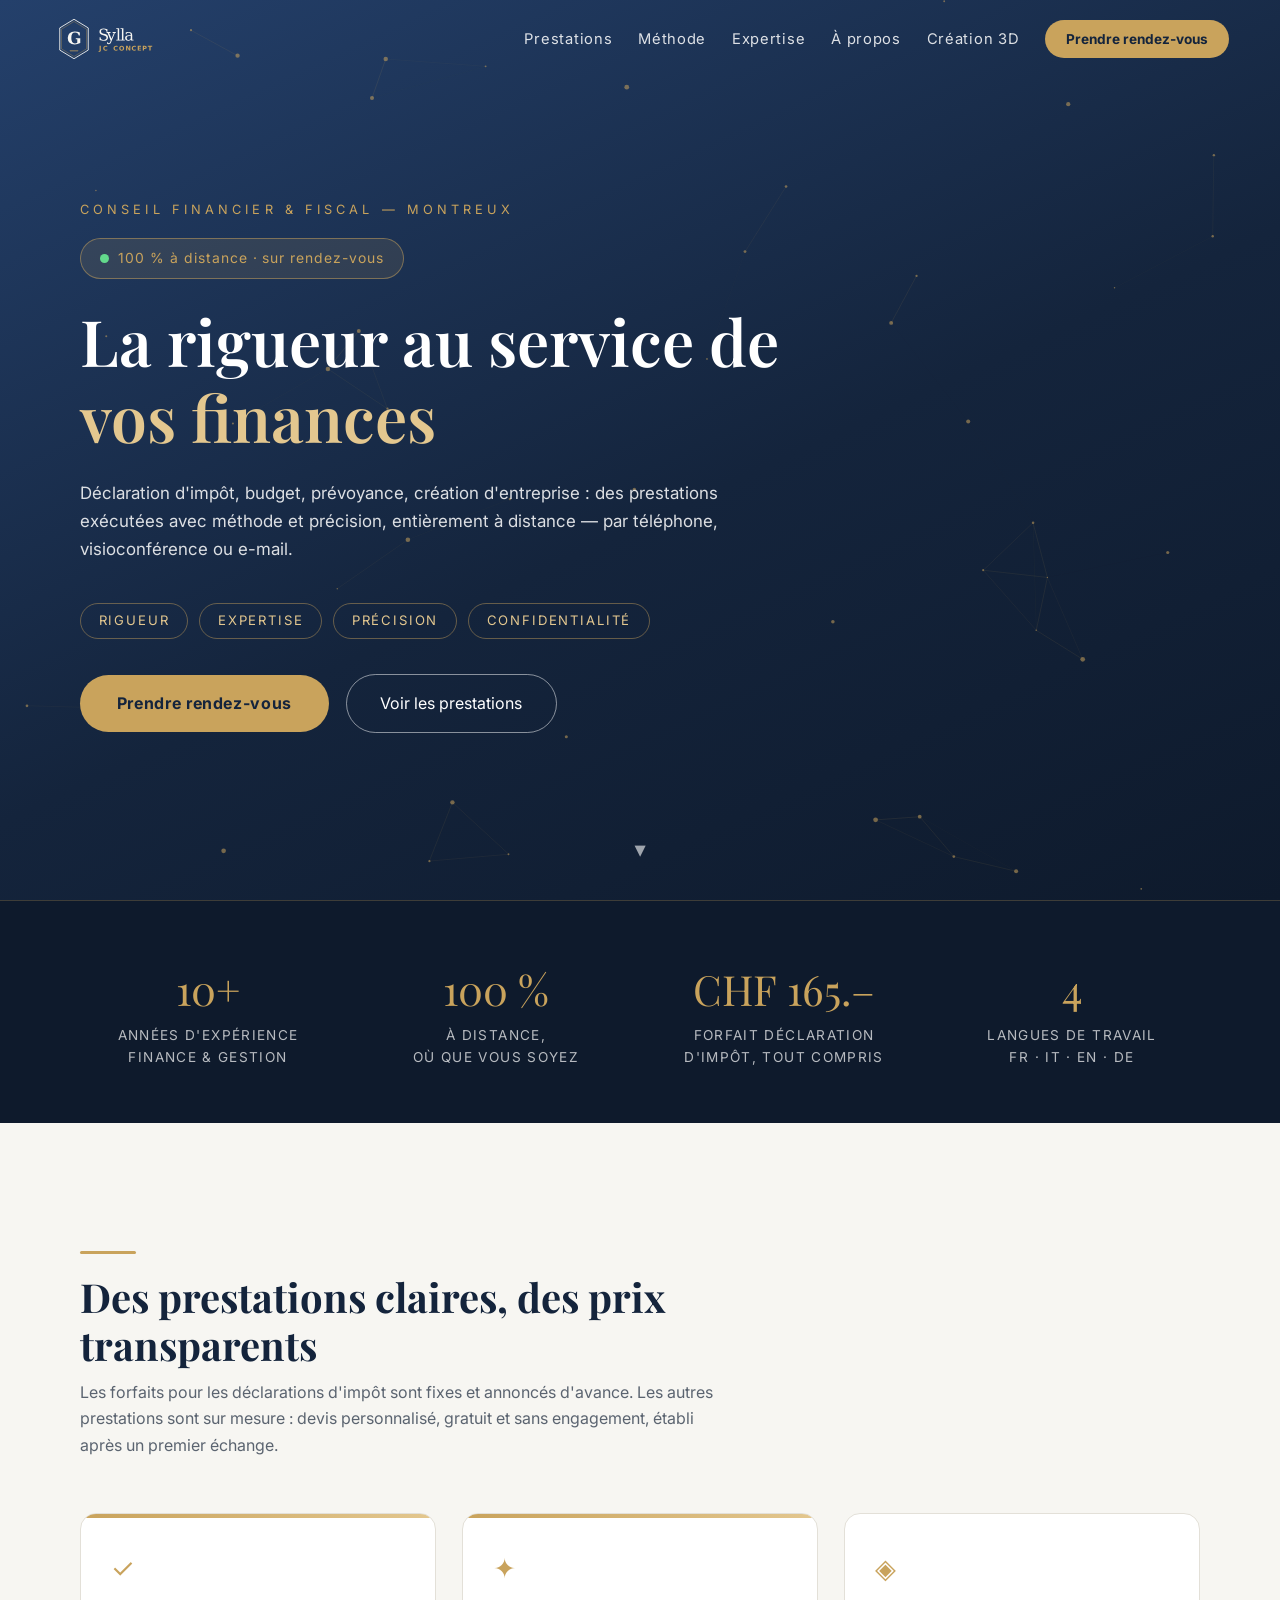
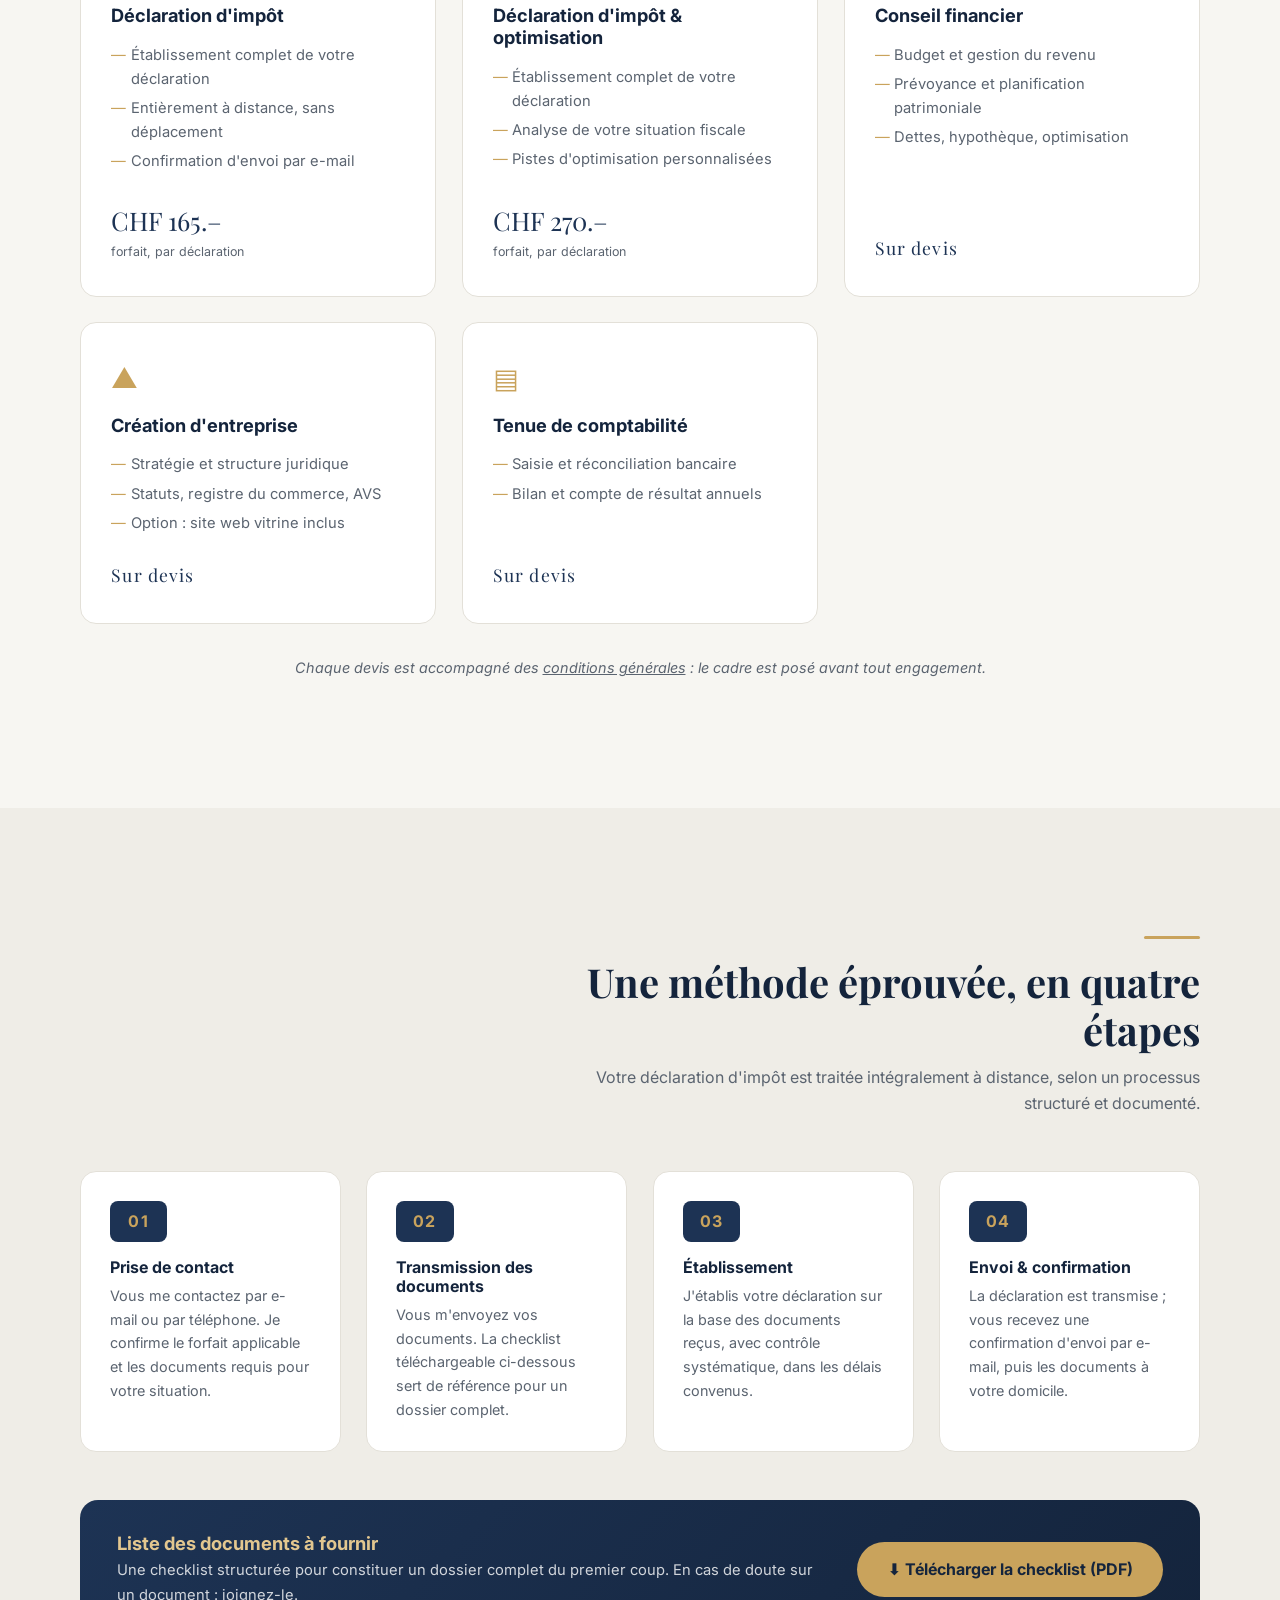
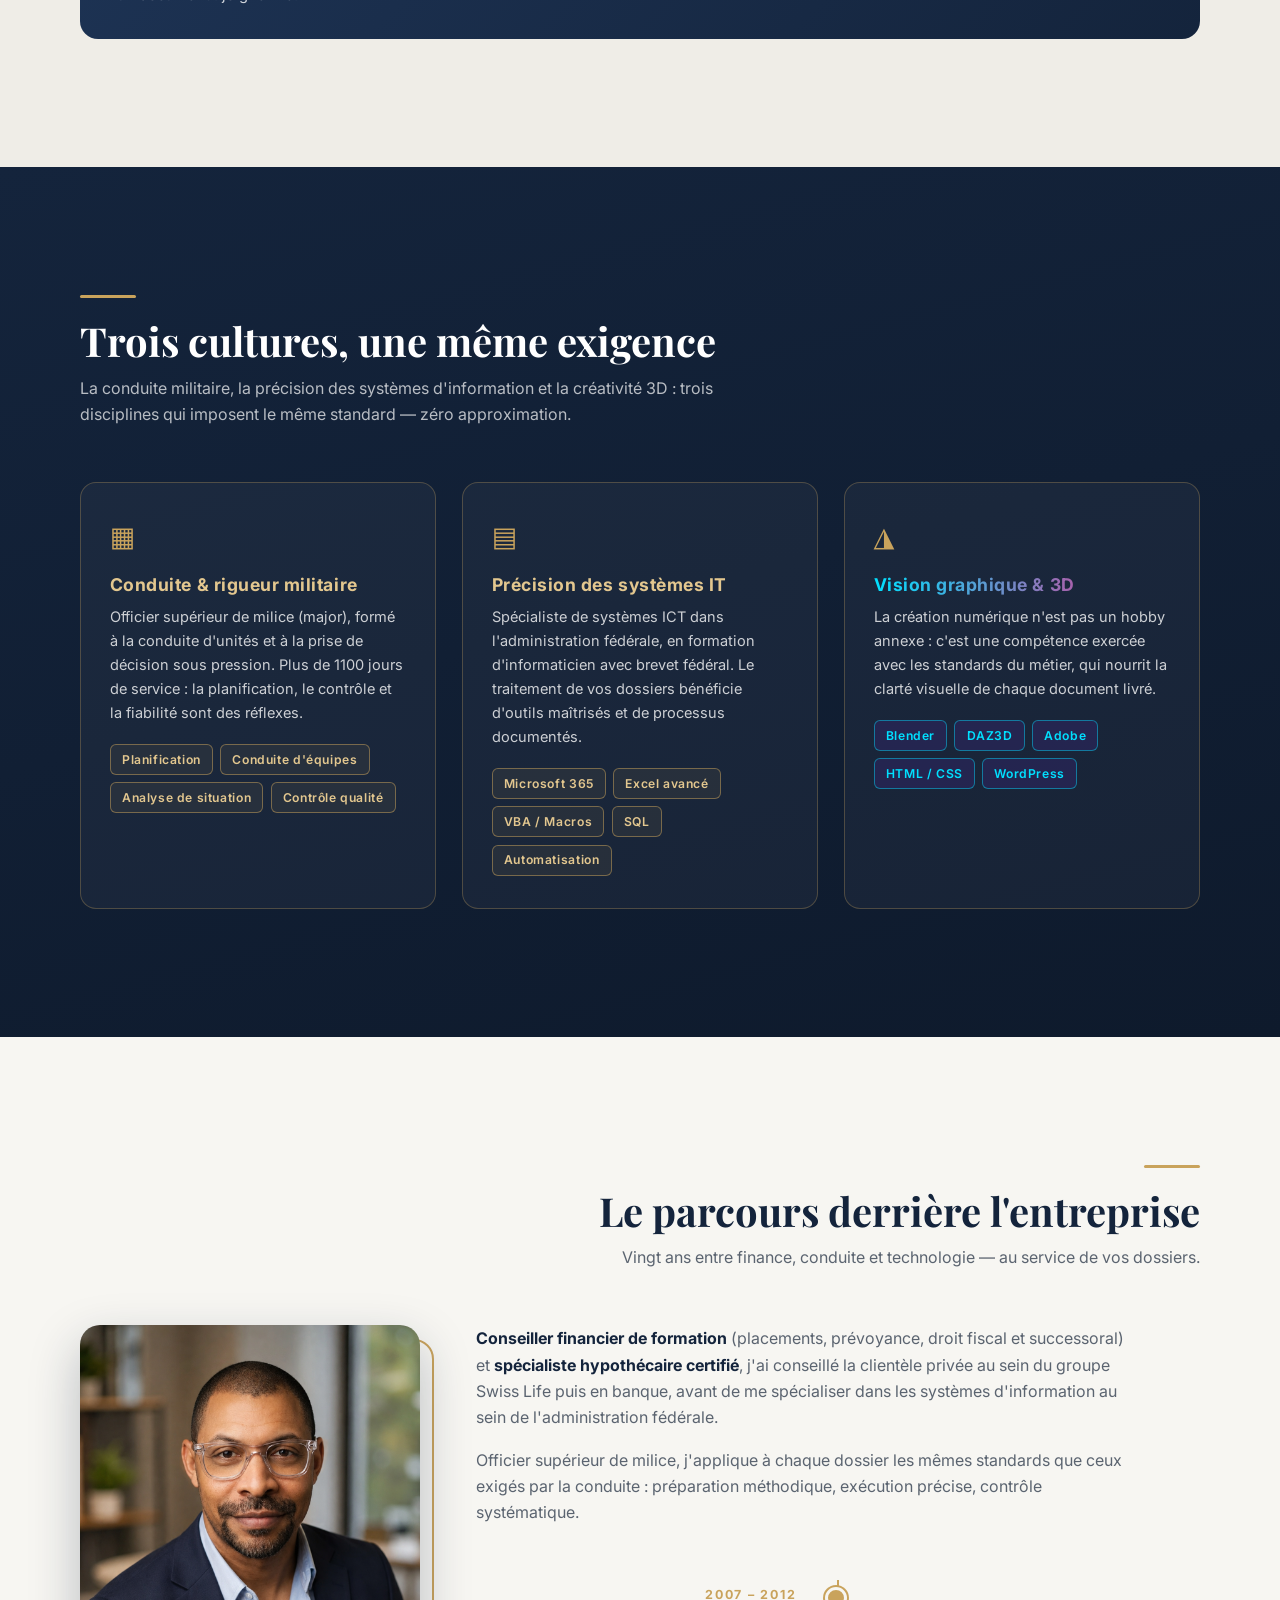
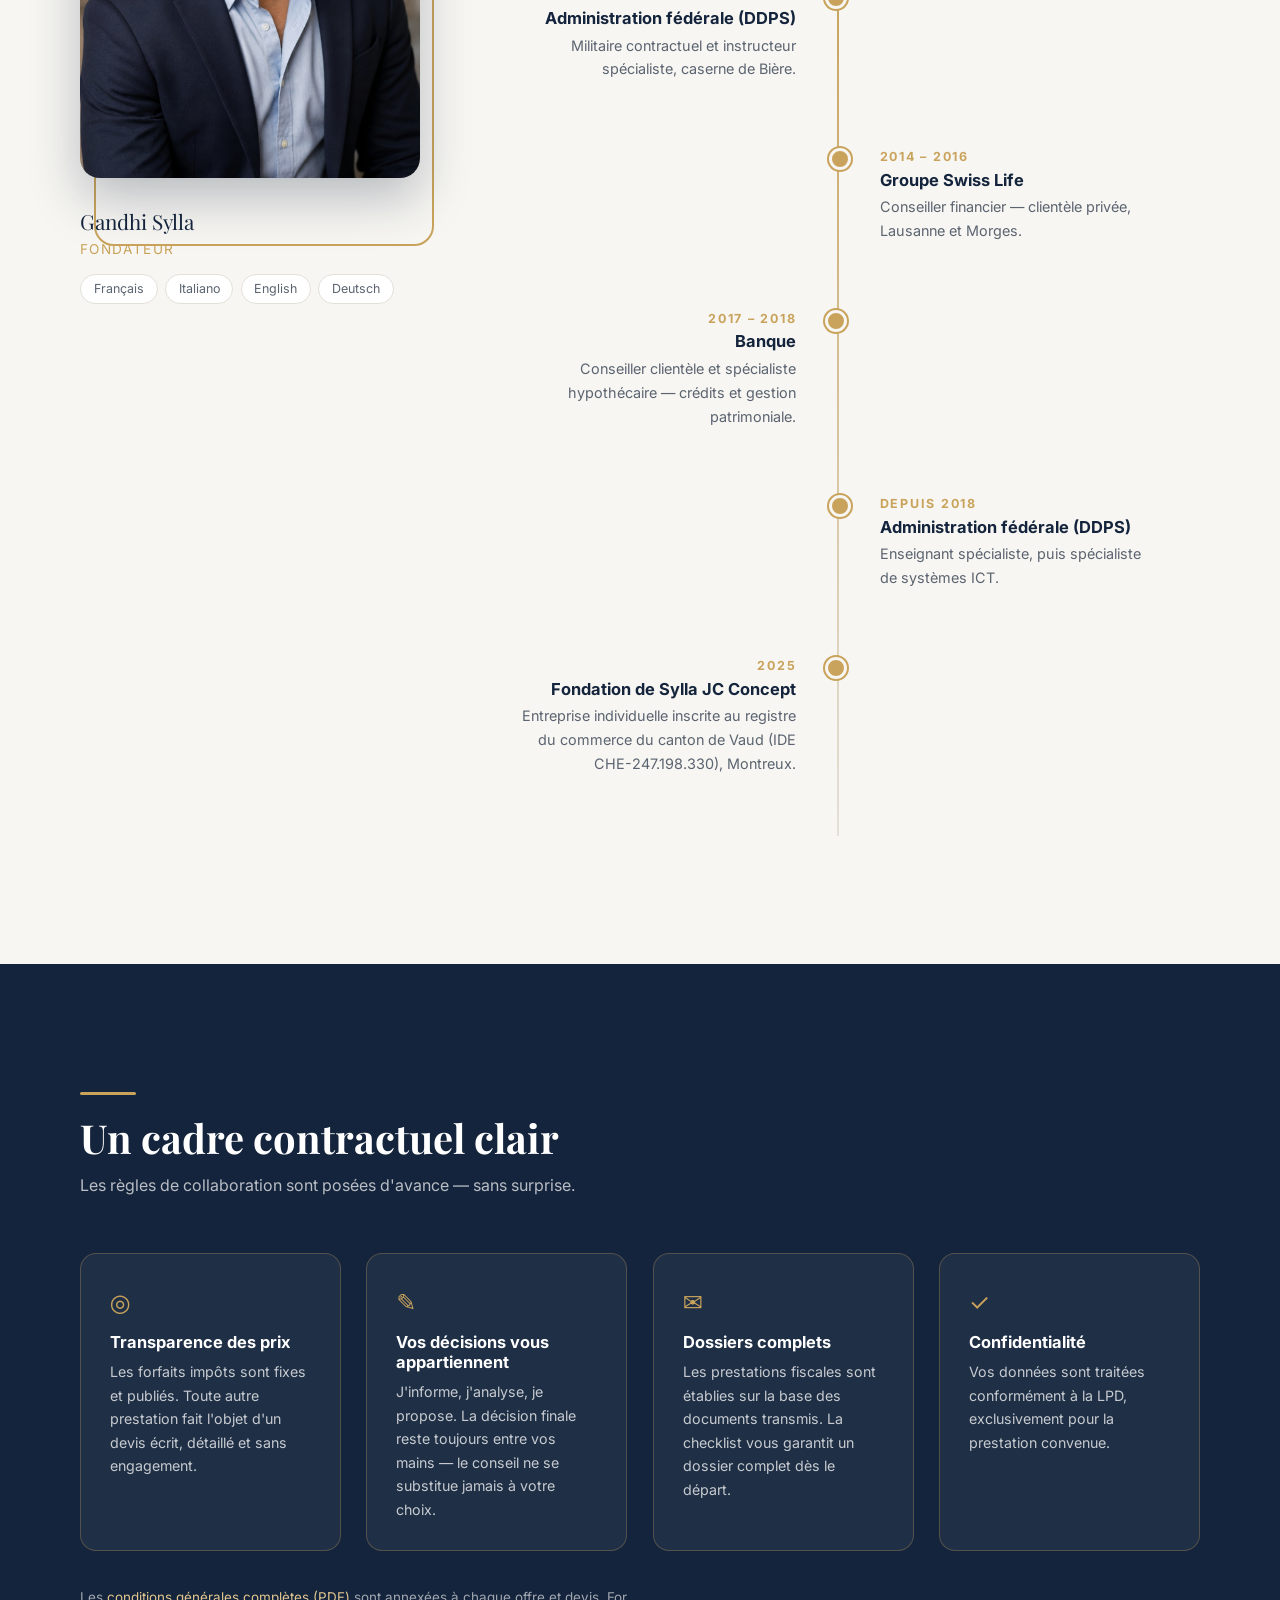
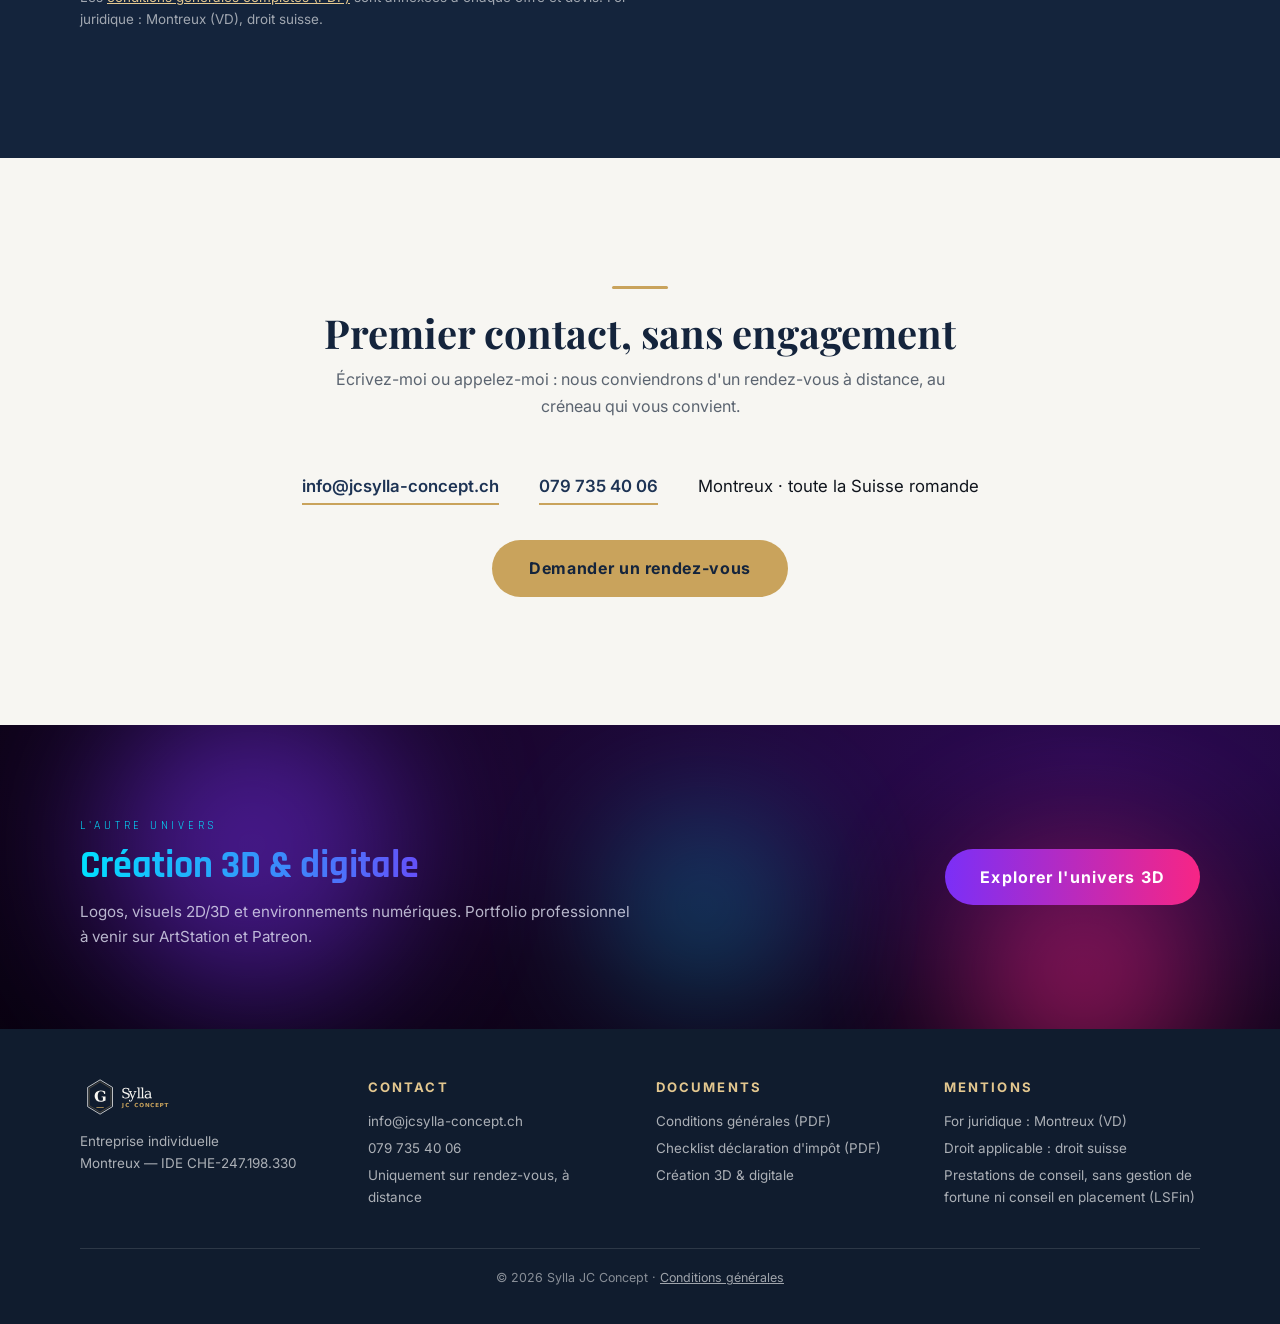
==== commit 308303af: "Picture changed to a simpler version." ====
--- a/index.html
+++ b/index.html
@@ -192,7 +192,7 @@
 
       <div class="about-grid">
         <div class="about-photo reveal-l">
-          <img src="assets/portrait.jpg" alt="Portrait de Gandhi Sylla">
+          <img src="assets/MyPic_Simple_v1.png" alt="Portrait de Gandhi Sylla">
           <div class="about-name">Gandhi Sylla</div>
           <div class="about-role">Fondateur</div>
           <div class="langs"><span>Français</span><span>Italiano</span><span>English</span><span>Deutsch</span></div>
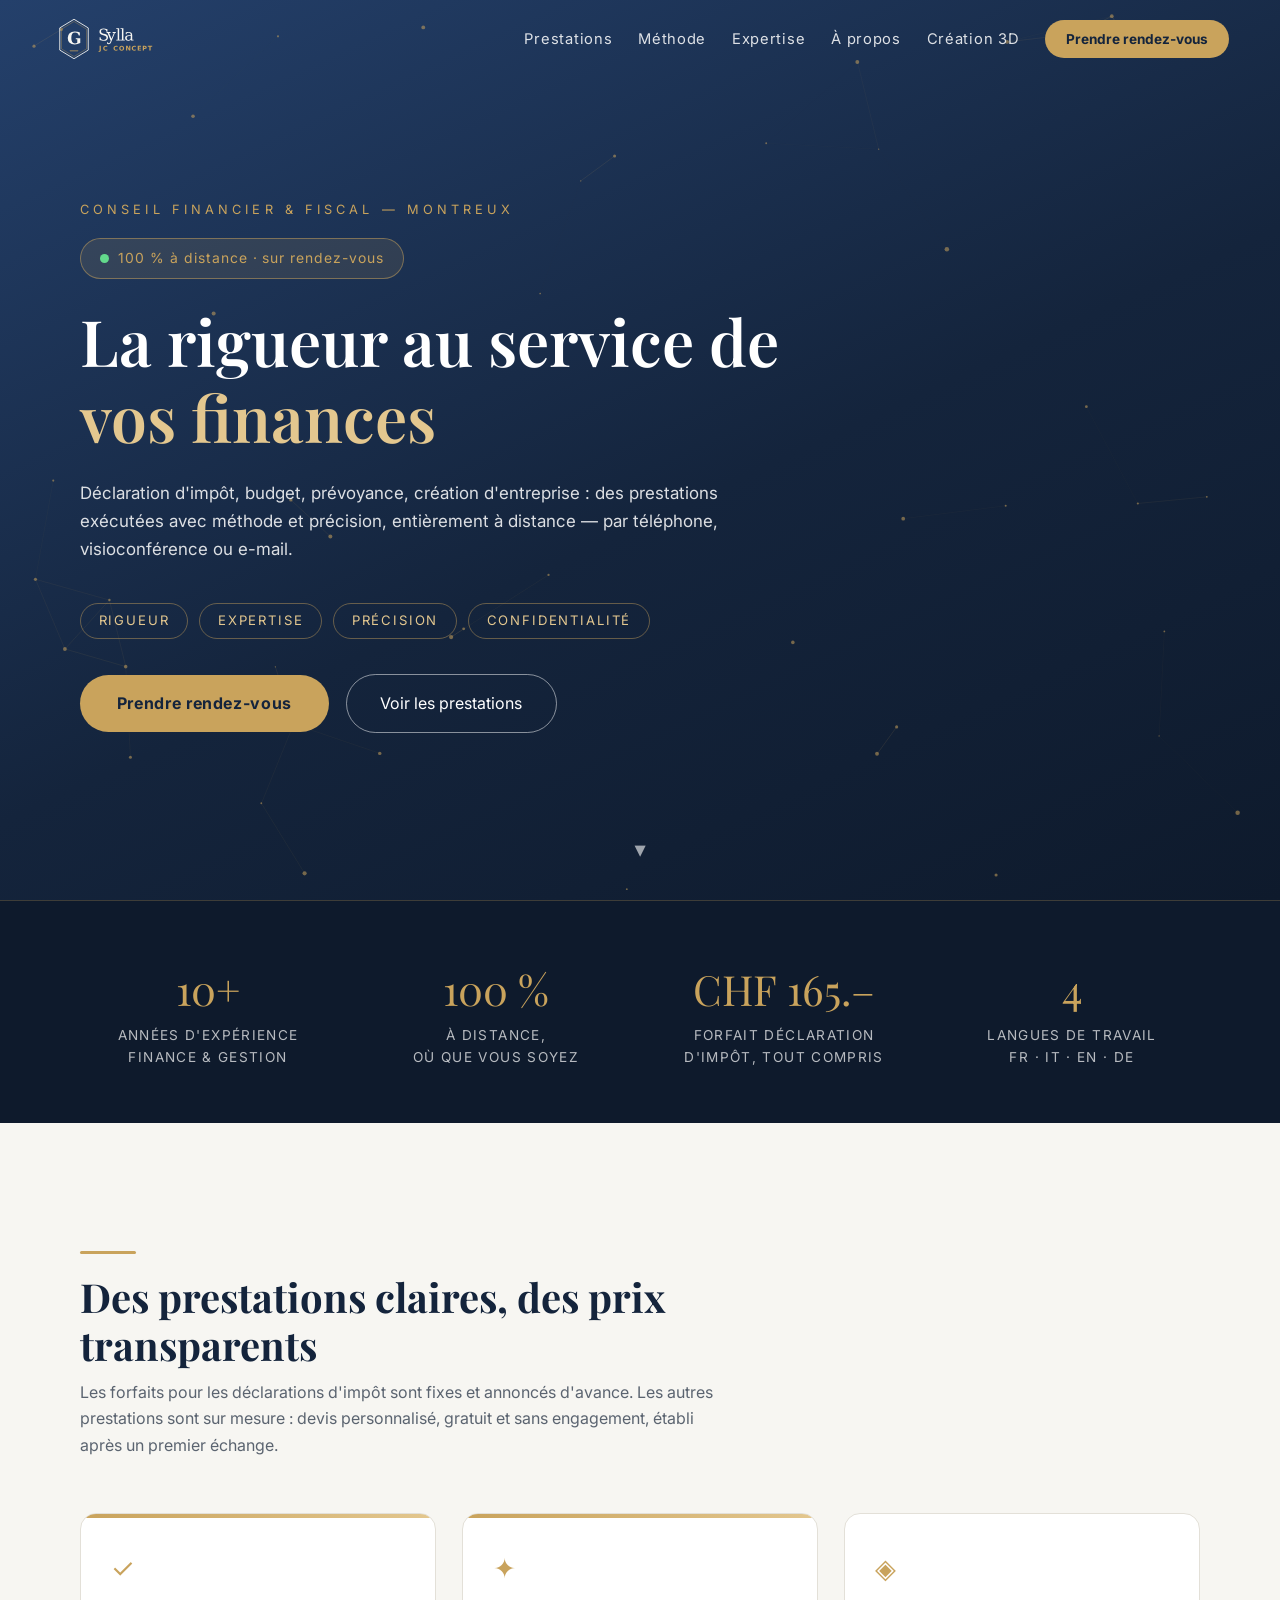
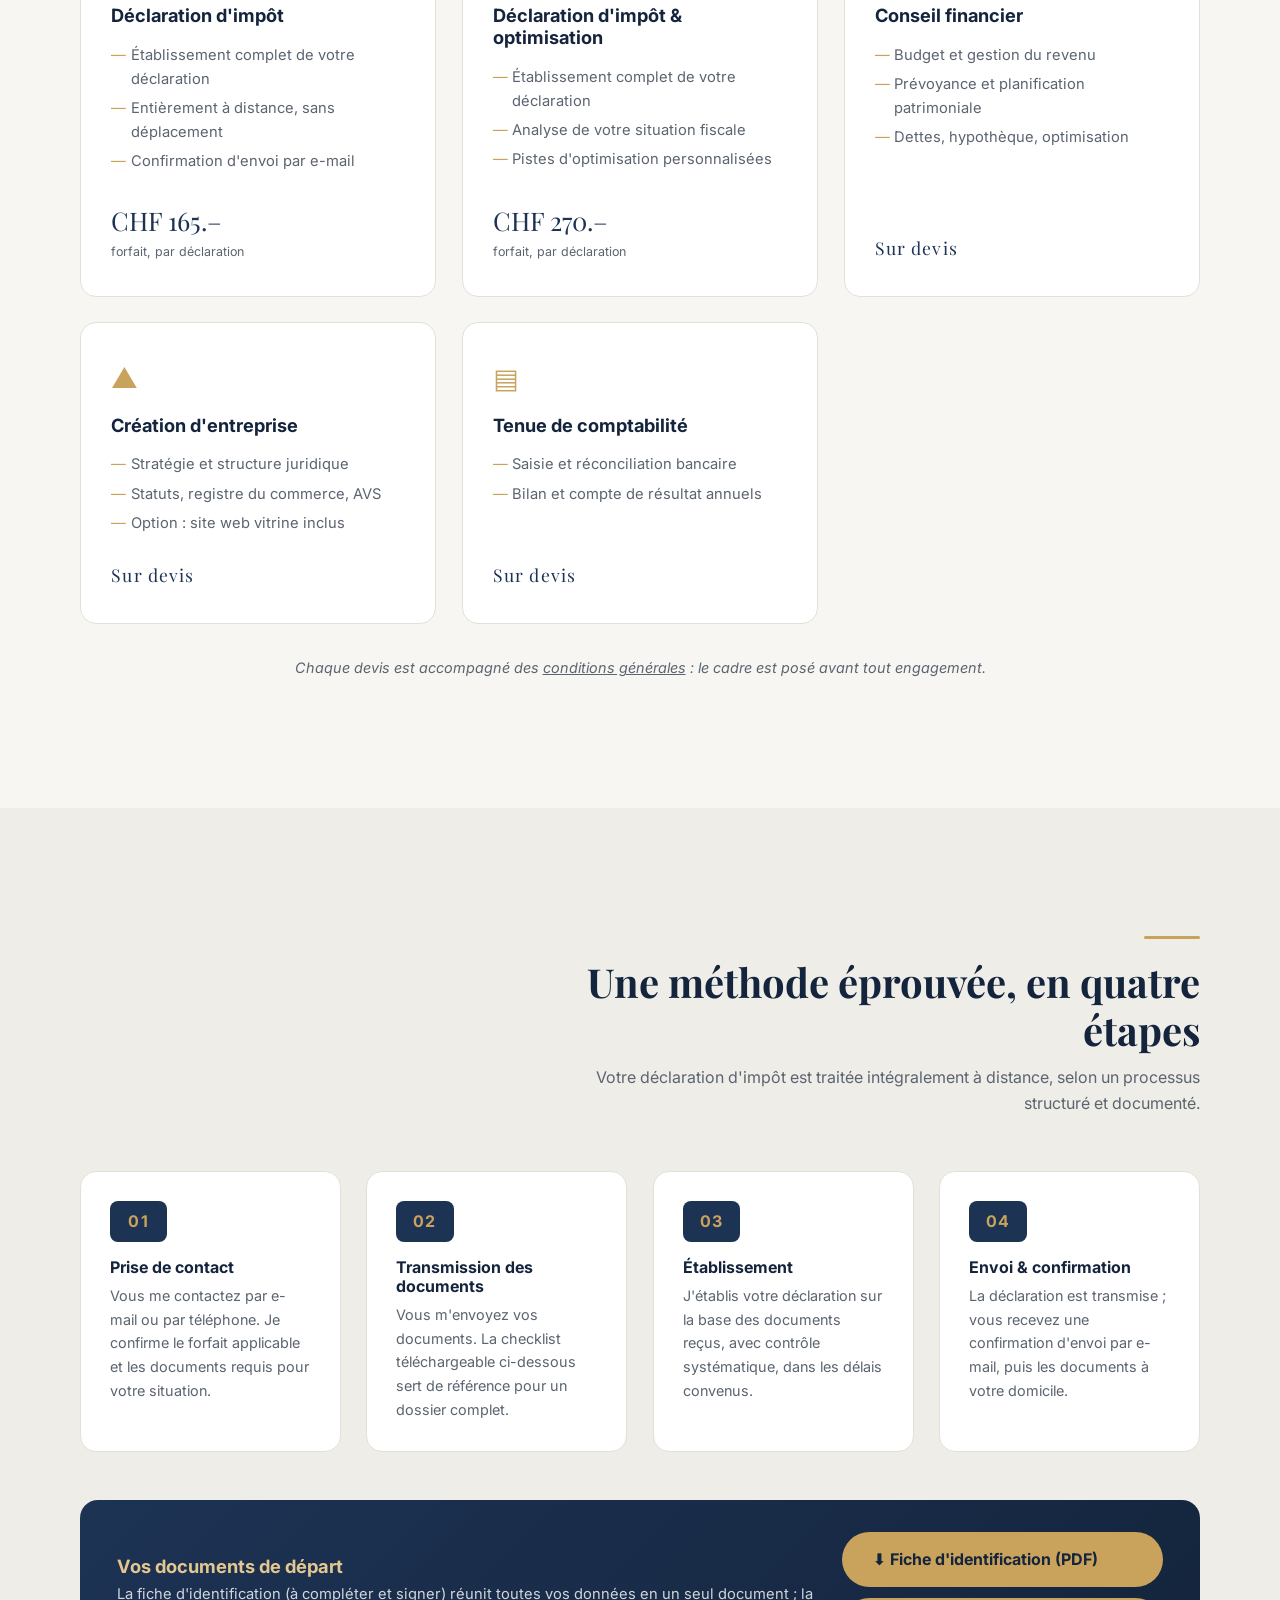
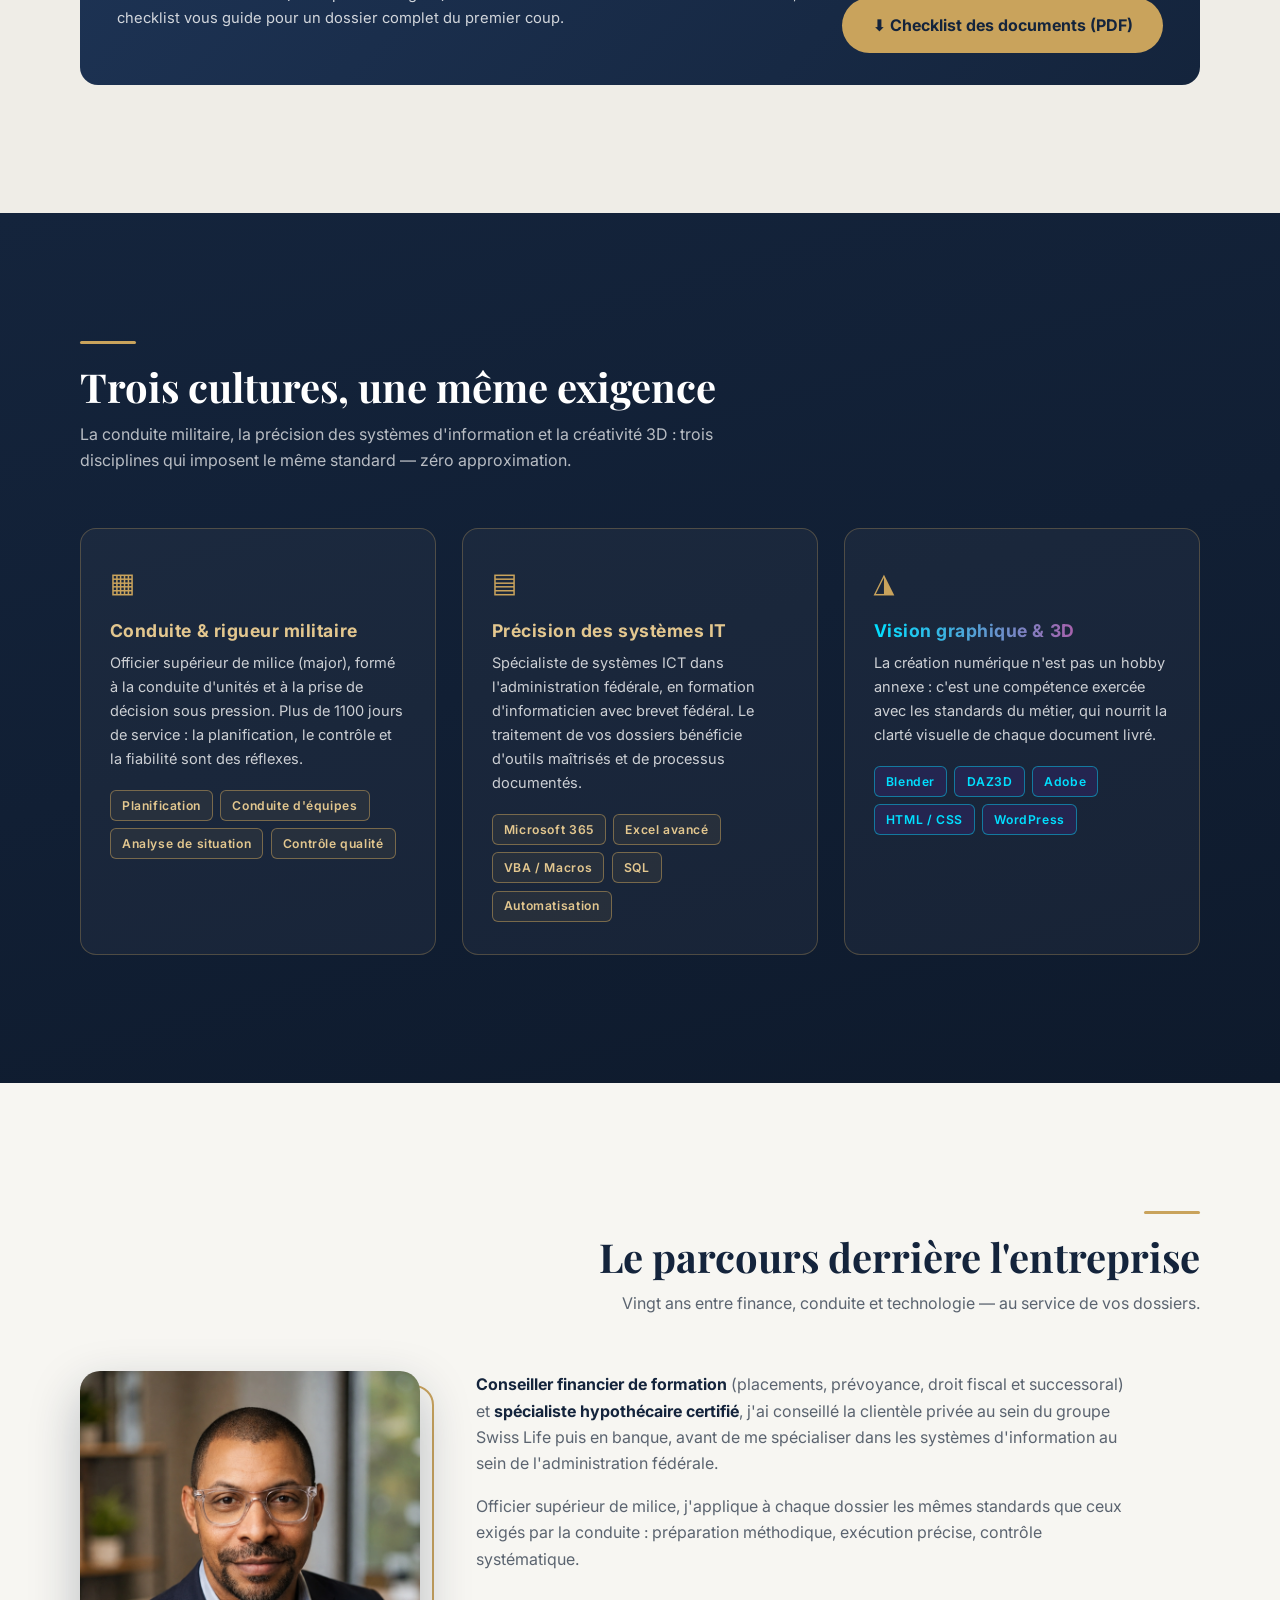
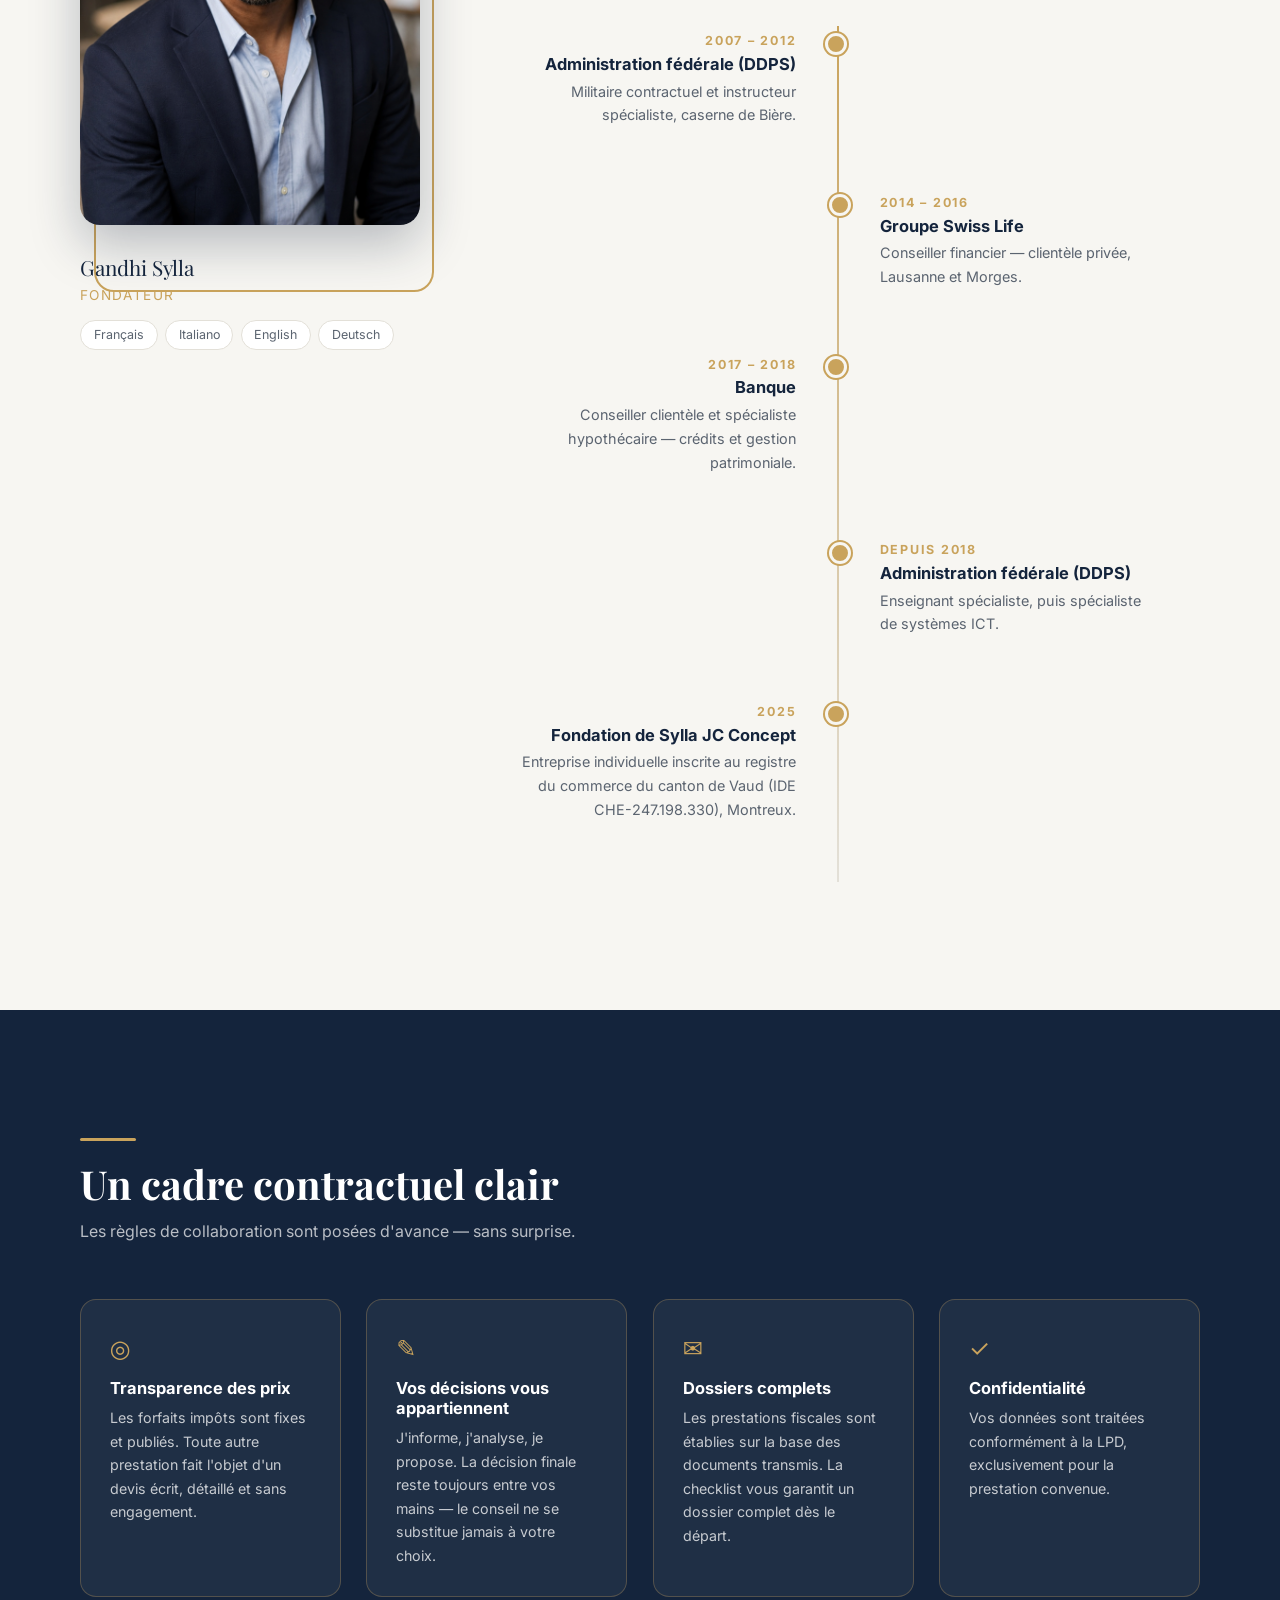
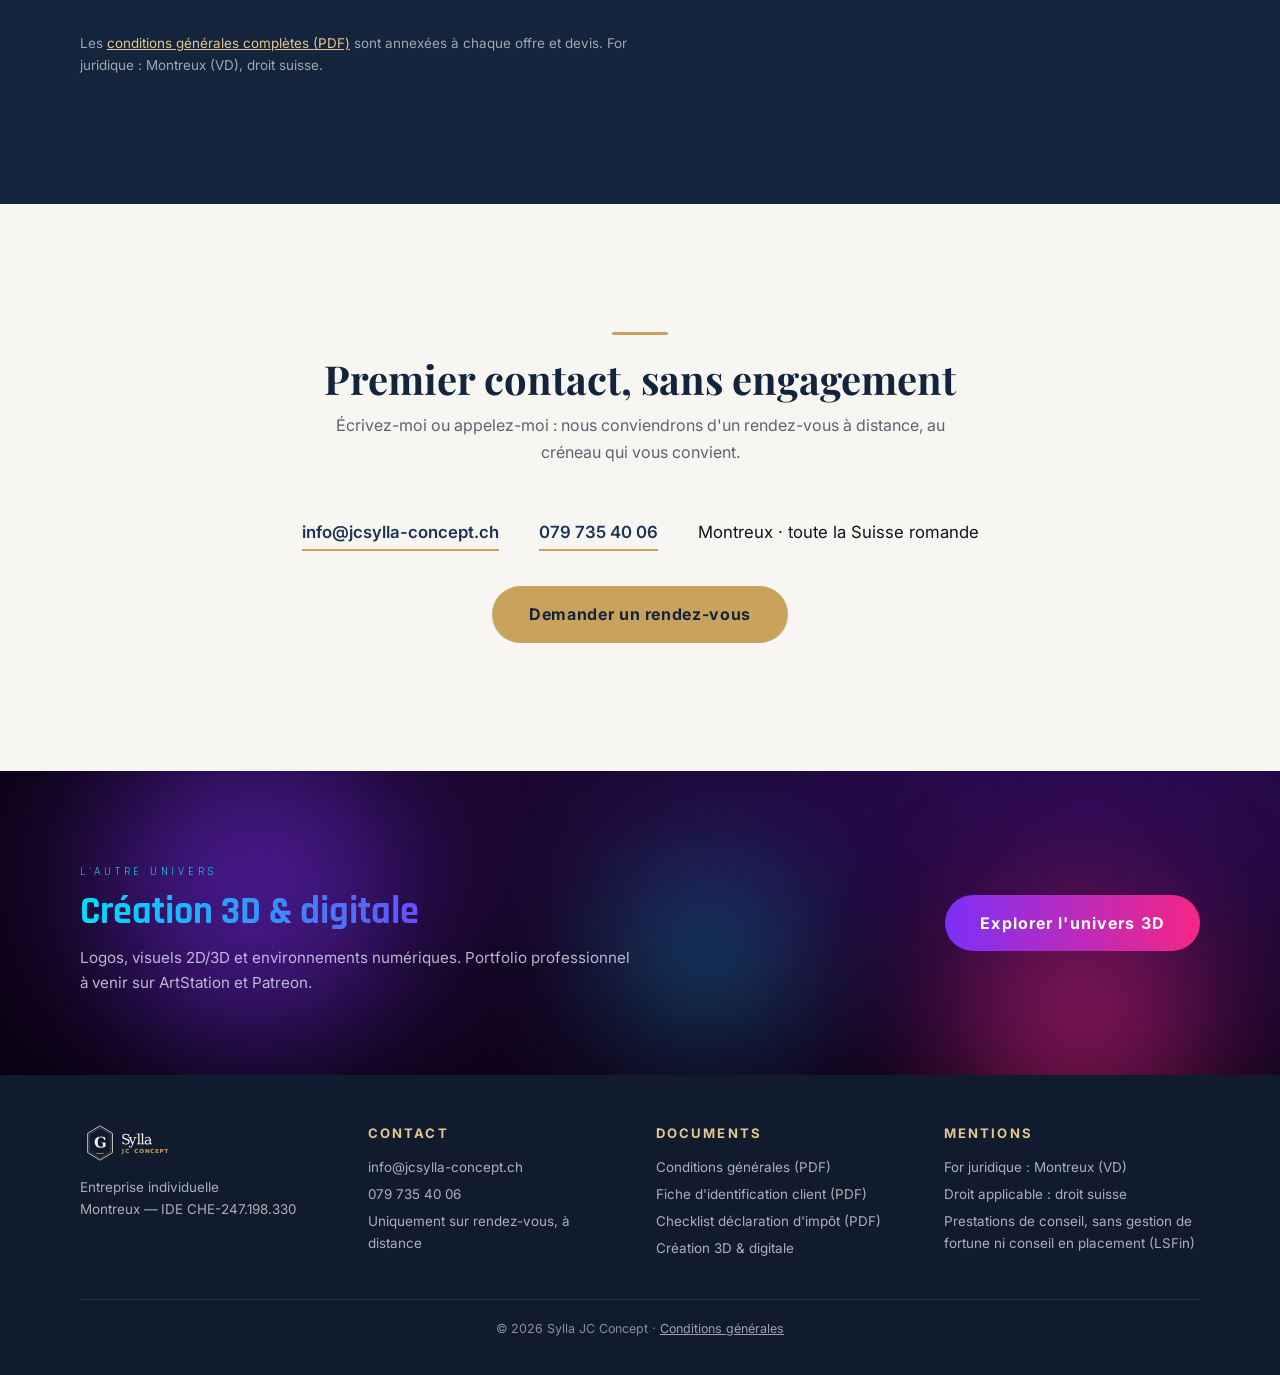
==== commit 72ae9ea2: "Modified documents and add new document" ====
--- a/index.html
+++ b/index.html
@@ -143,10 +143,13 @@
 
       <div class="dl-box reveal">
         <div class="dl-txt">
-          <h3>Liste des documents à fournir</h3>
-          <p>Une checklist structurée pour constituer un dossier complet du premier coup. En cas de doute sur un document : joignez-le.</p>
-        </div>
-        <a class="btn-dl" href="docs/liste-documents-declaration-impot.pdf" download>⬇ Télécharger la checklist (PDF)</a>
+          <h3>Vos documents de départ</h3>
+          <p>La fiche d'identification (à compléter et signer) réunit toutes vos données en un seul document ; la checklist vous guide pour un dossier complet du premier coup.</p>
+        </div>
+        <div style="display:flex; flex-direction:column; gap:.7rem;">
+          <a class="btn-dl" href="docs/fiche-identification-client.pdf" download>⬇ Fiche d'identification (PDF)</a>
+          <a class="btn-dl" href="docs/liste-documents-declaration-impot.pdf" download>⬇ Checklist des documents (PDF)</a>
+        </div>
       </div>
     </div>
   </section>
@@ -310,6 +313,7 @@
       <div>
         <h4>Documents</h4>
         <a href="docs/conditions-generales.pdf" download>Conditions générales (PDF)</a>
+        <a href="docs/fiche-identification-client.pdf" download>Fiche d'identification client (PDF)</a>
         <a href="docs/liste-documents-declaration-impot.pdf" download>Checklist déclaration d'impôt (PDF)</a>
         <a href="creation-3d.html">Création 3D &amp; digitale</a>
       </div>
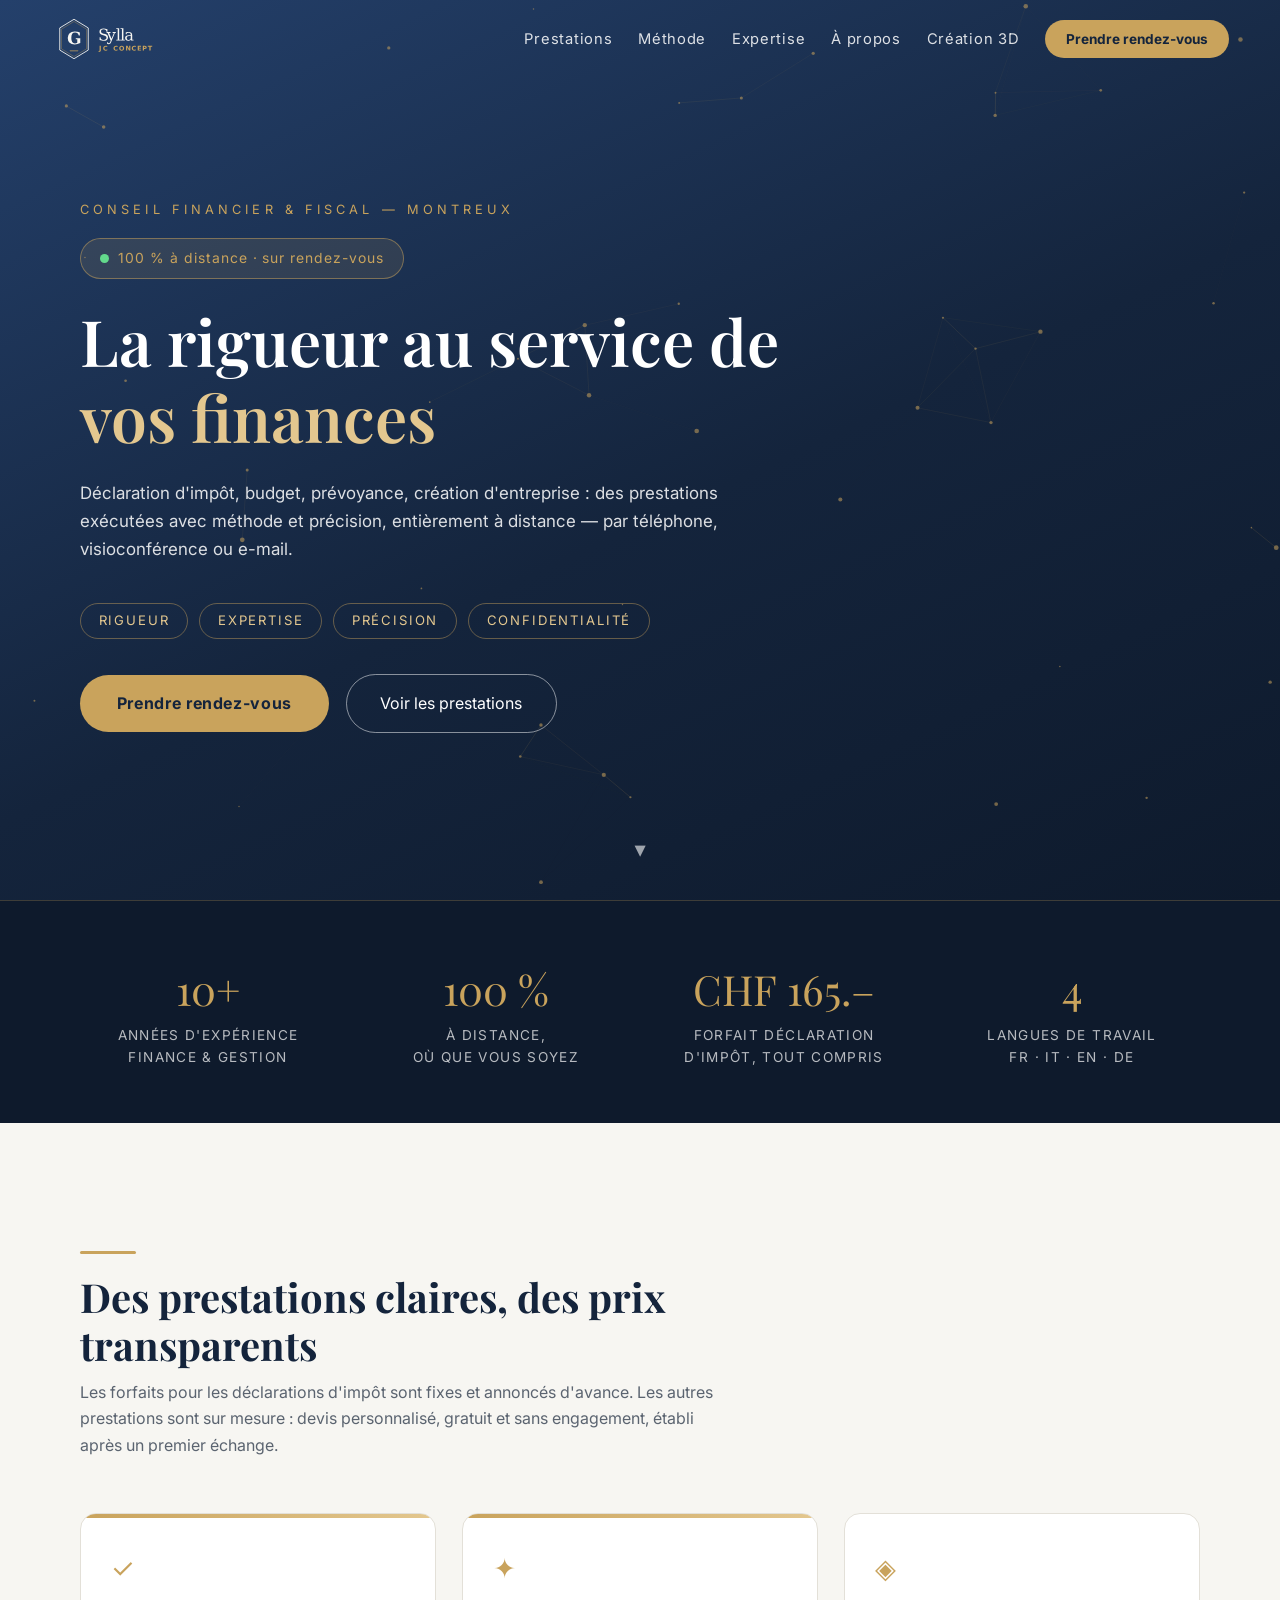
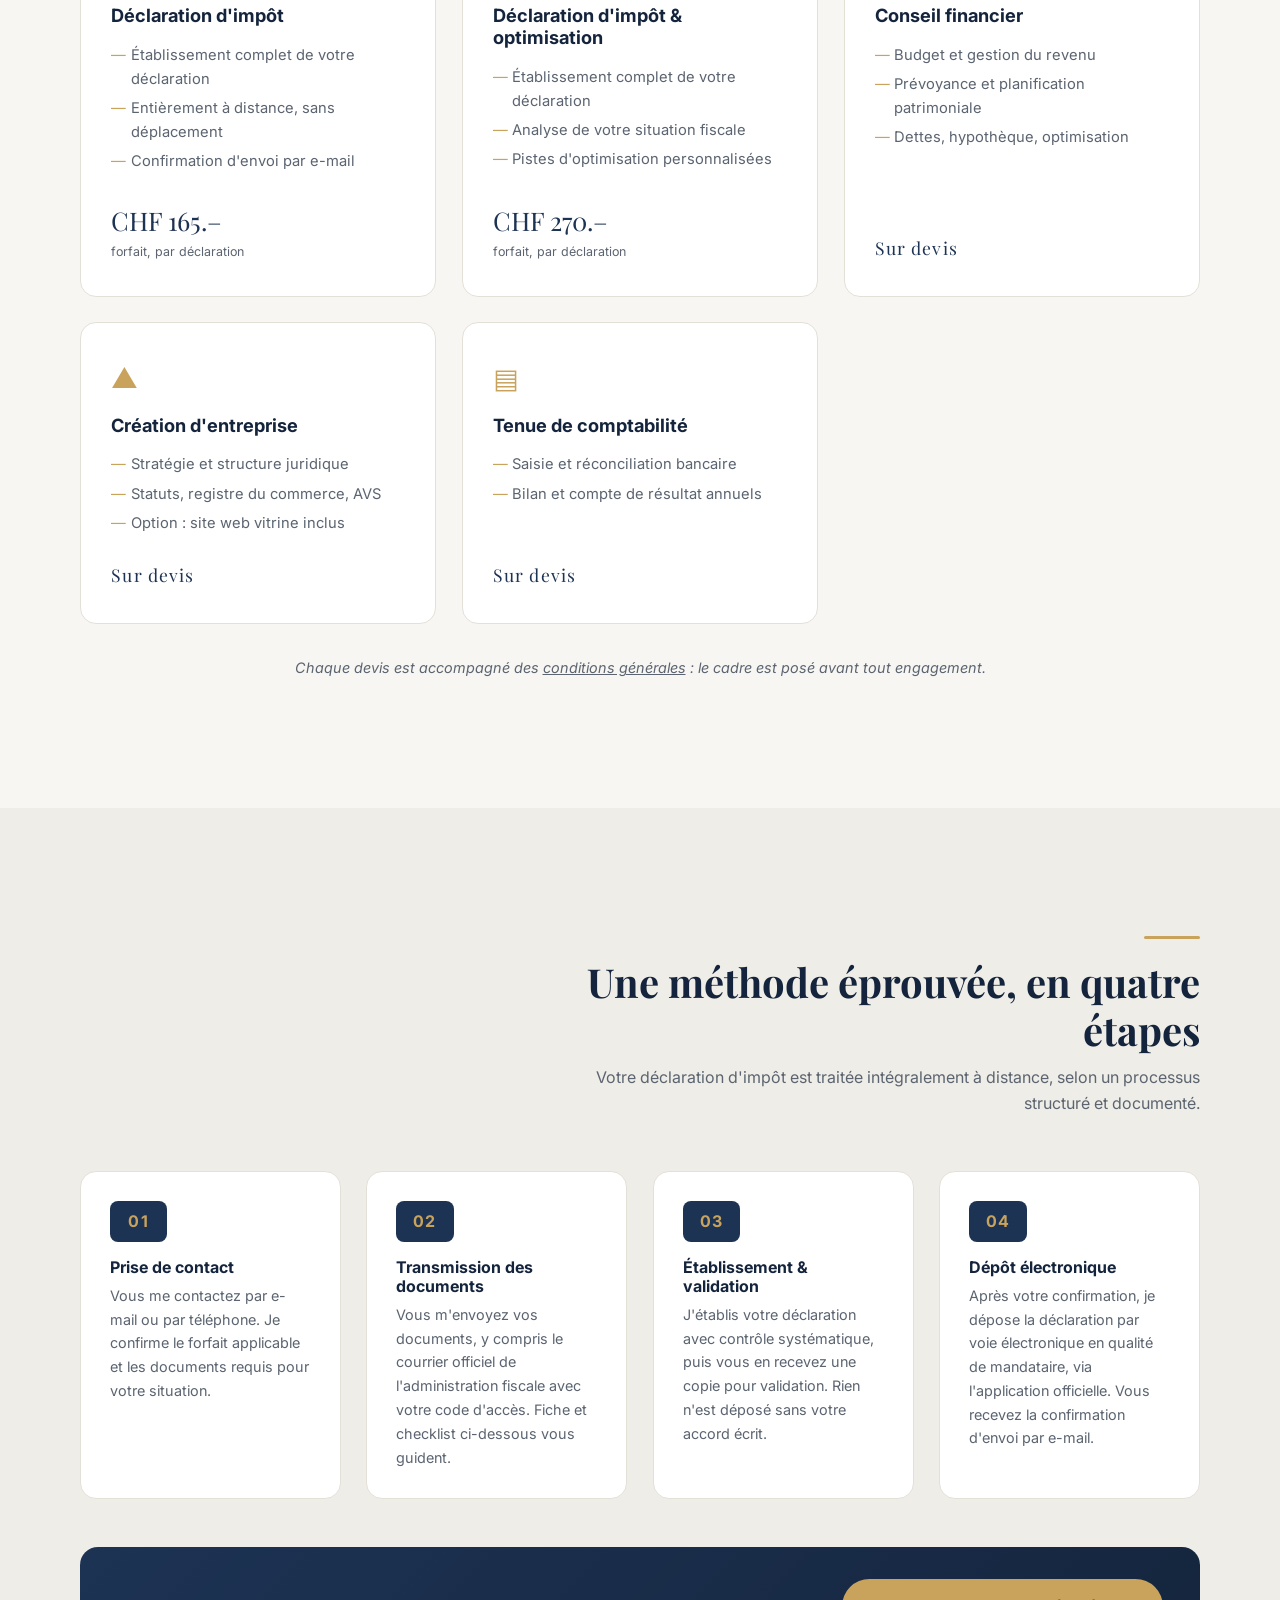
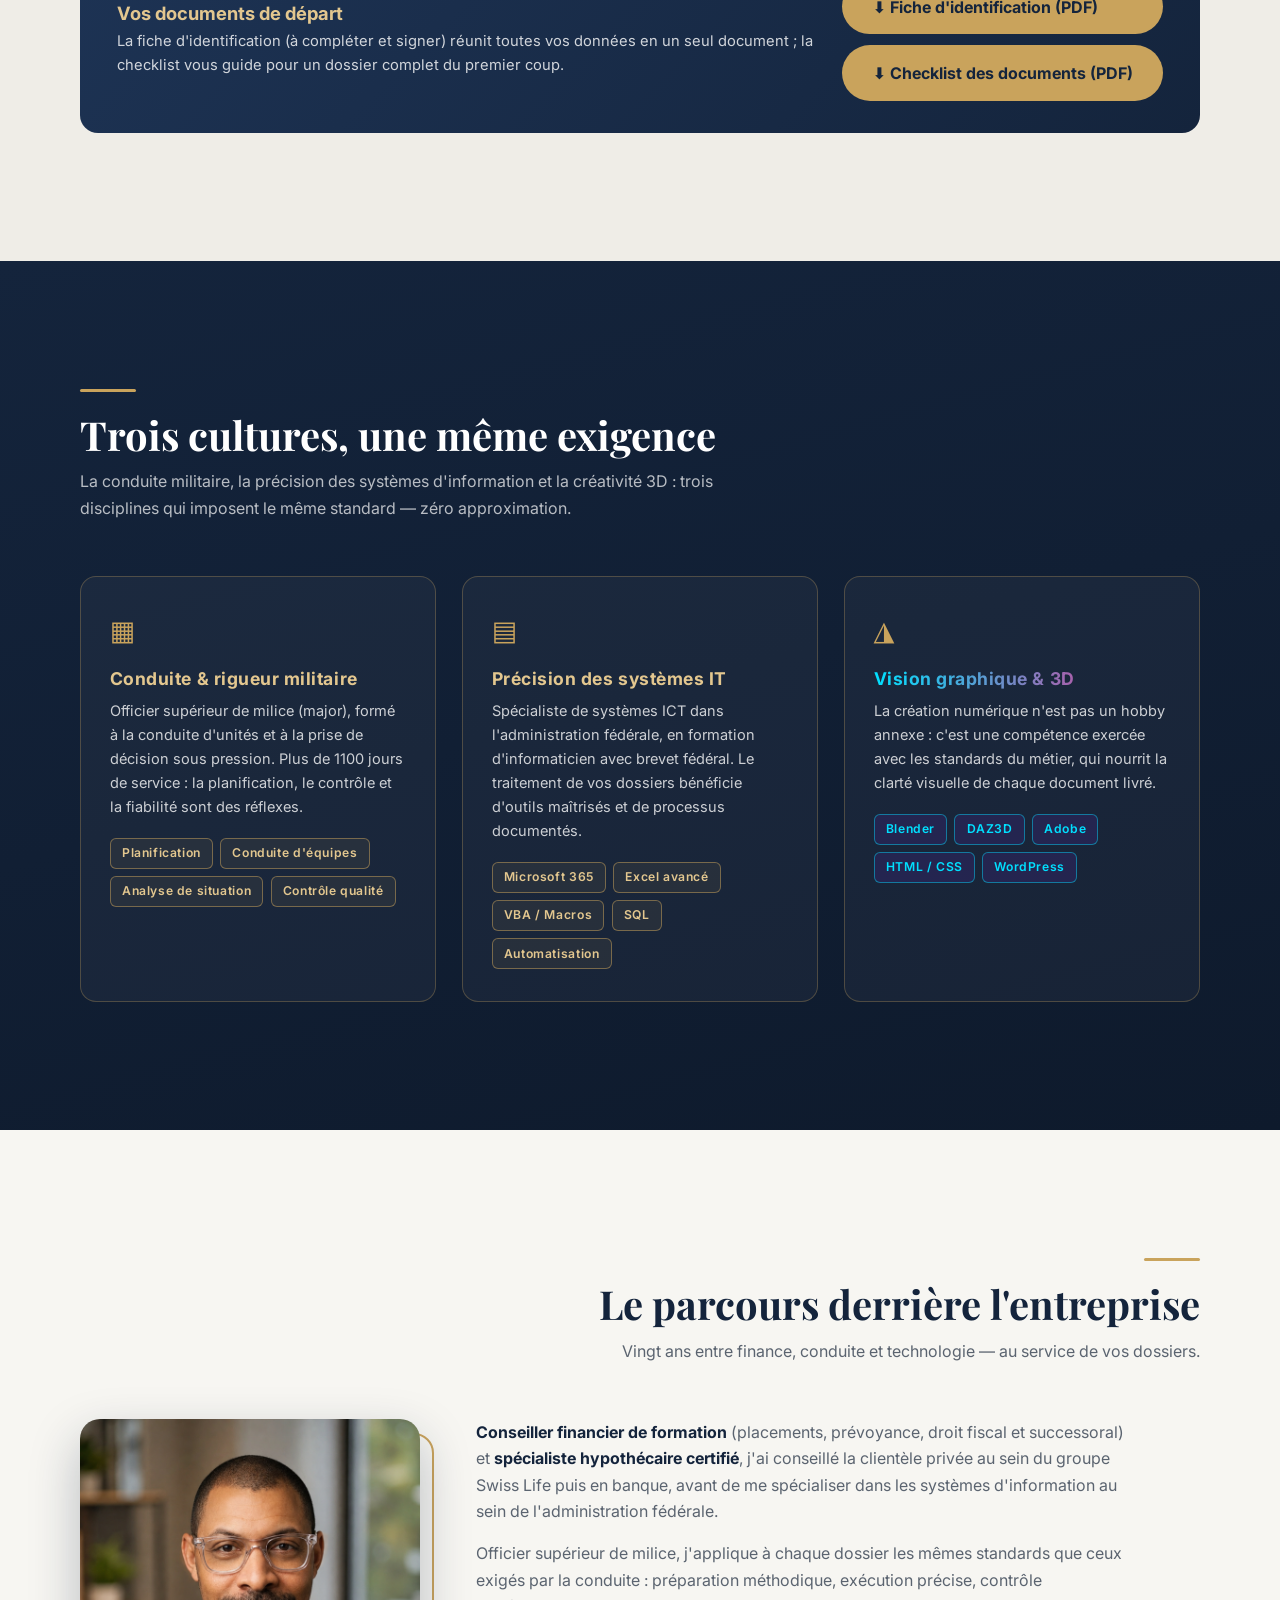
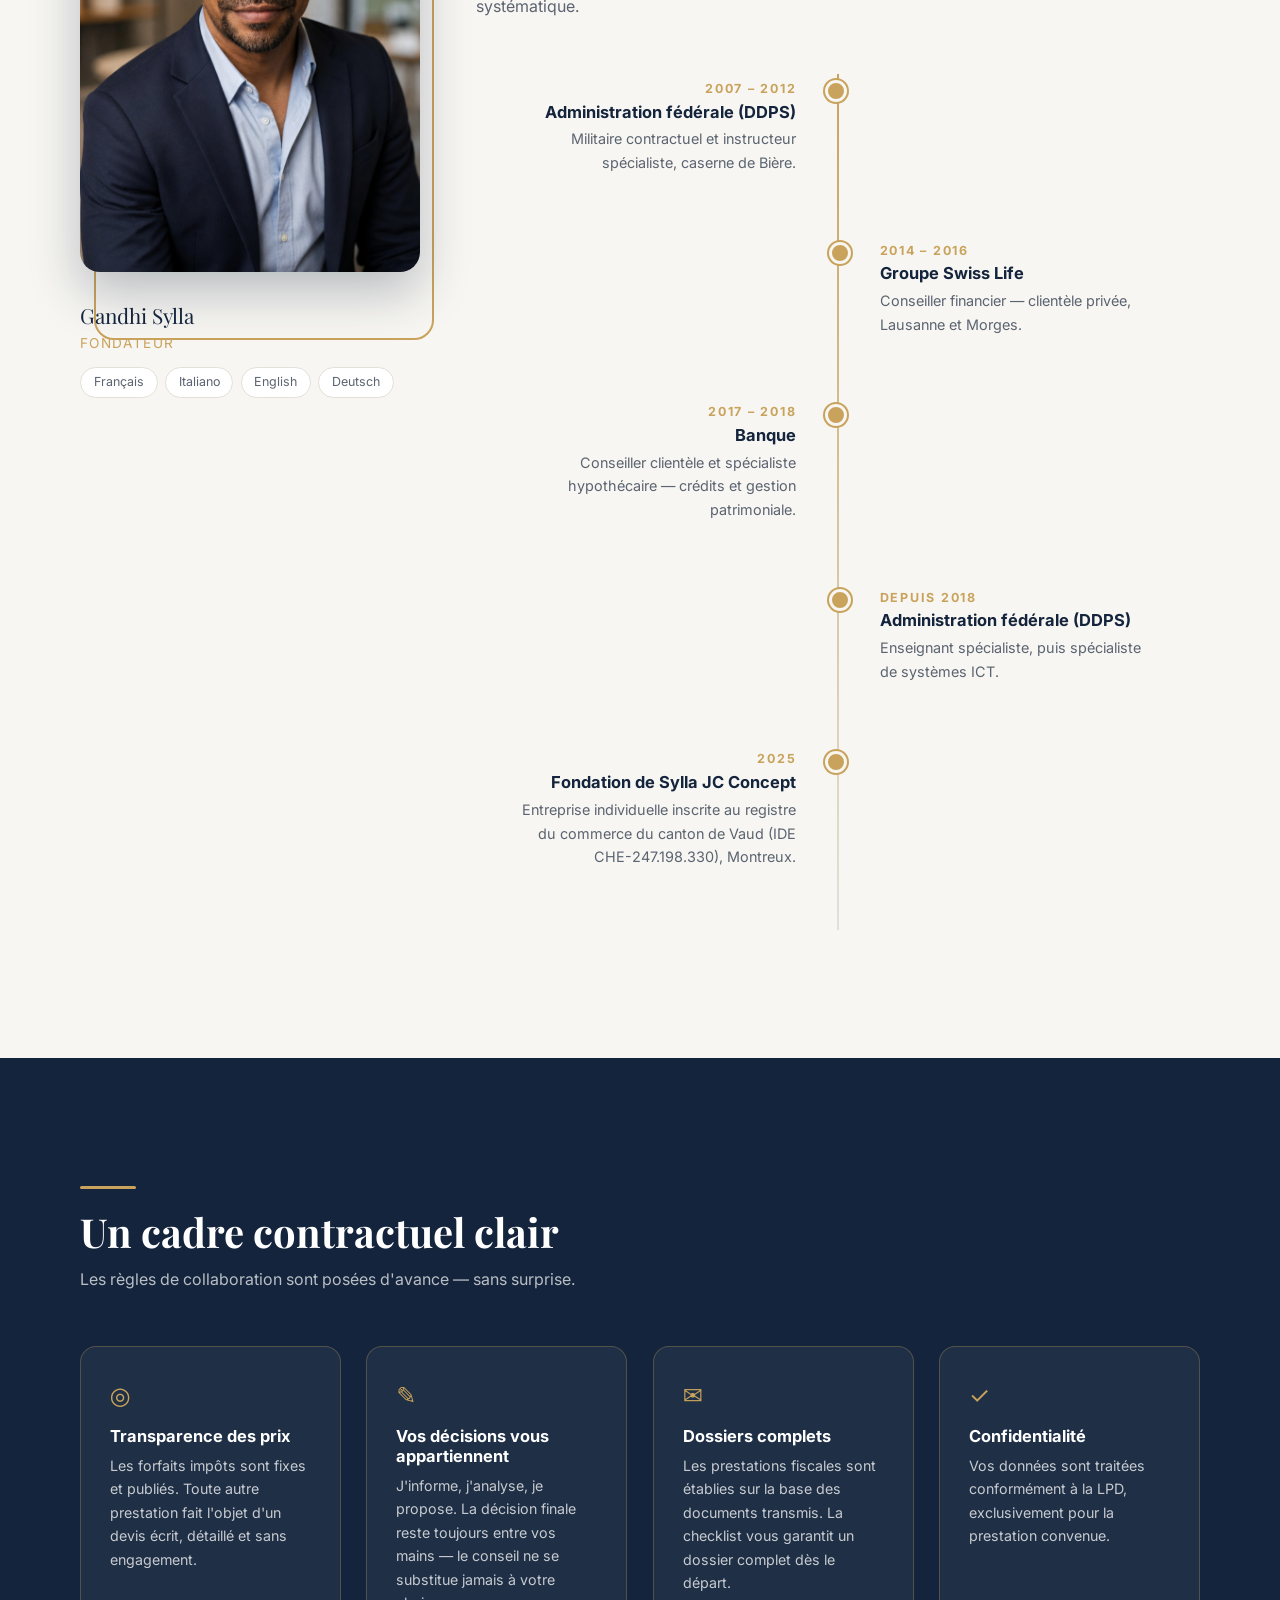
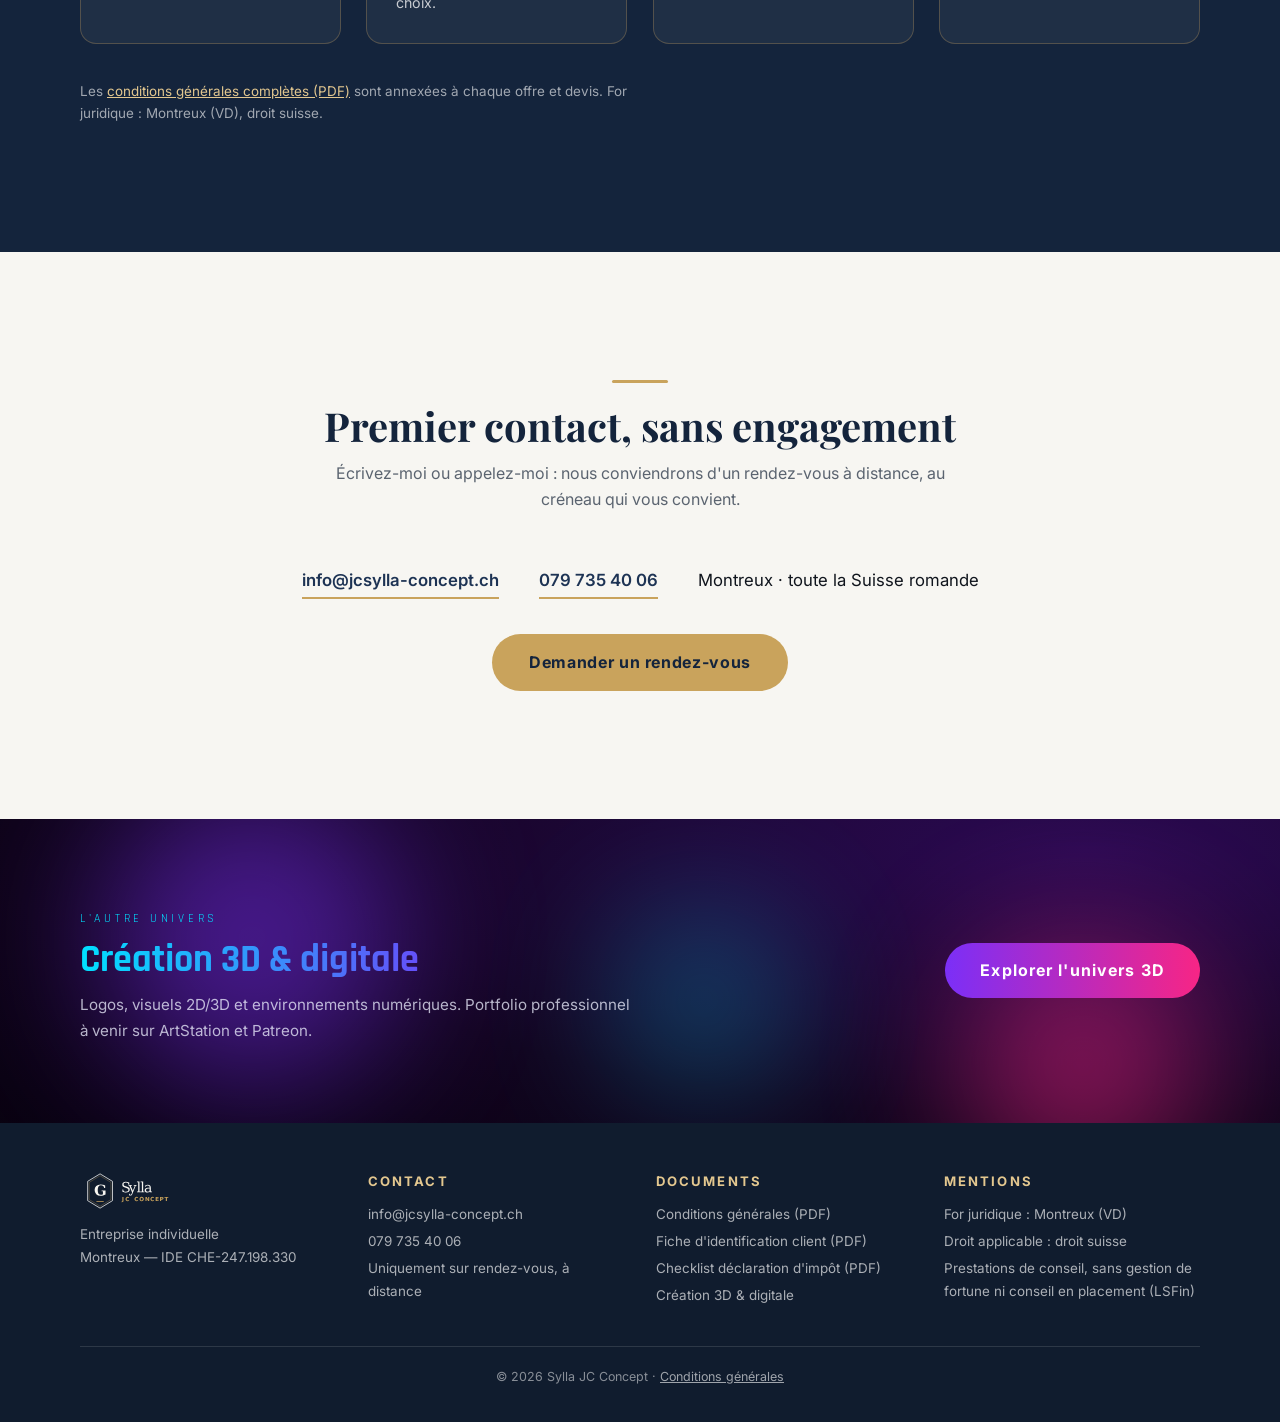
==== commit 4cac12ec: "Modification of documents" ====
--- a/index.html
+++ b/index.html
@@ -129,15 +129,15 @@
         </div>
         <div class="step reveal-l d1">
           <h3>Transmission des documents</h3>
-          <p>Vous m'envoyez vos documents. La checklist téléchargeable ci-dessous sert de référence pour un dossier complet.</p>
+          <p>Vous m'envoyez vos documents, y compris le courrier officiel de l'administration fiscale avec votre code d'accès. Fiche et checklist ci-dessous vous guident.</p>
         </div>
         <div class="step reveal-r d2">
-          <h3>Établissement</h3>
-          <p>J'établis votre déclaration sur la base des documents reçus, avec contrôle systématique, dans les délais convenus.</p>
+          <h3>Établissement &amp; validation</h3>
+          <p>J'établis votre déclaration avec contrôle systématique, puis vous en recevez une copie pour validation. Rien n'est déposé sans votre accord écrit.</p>
         </div>
         <div class="step reveal-r d3">
-          <h3>Envoi &amp; confirmation</h3>
-          <p>La déclaration est transmise ; vous recevez une confirmation d'envoi par e-mail, puis les documents à votre domicile.</p>
+          <h3>Dépôt électronique</h3>
+          <p>Après votre confirmation, je dépose la déclaration par voie électronique en qualité de mandataire, via l'application officielle. Vous recevez la confirmation d'envoi par e-mail.</p>
         </div>
       </div>
 
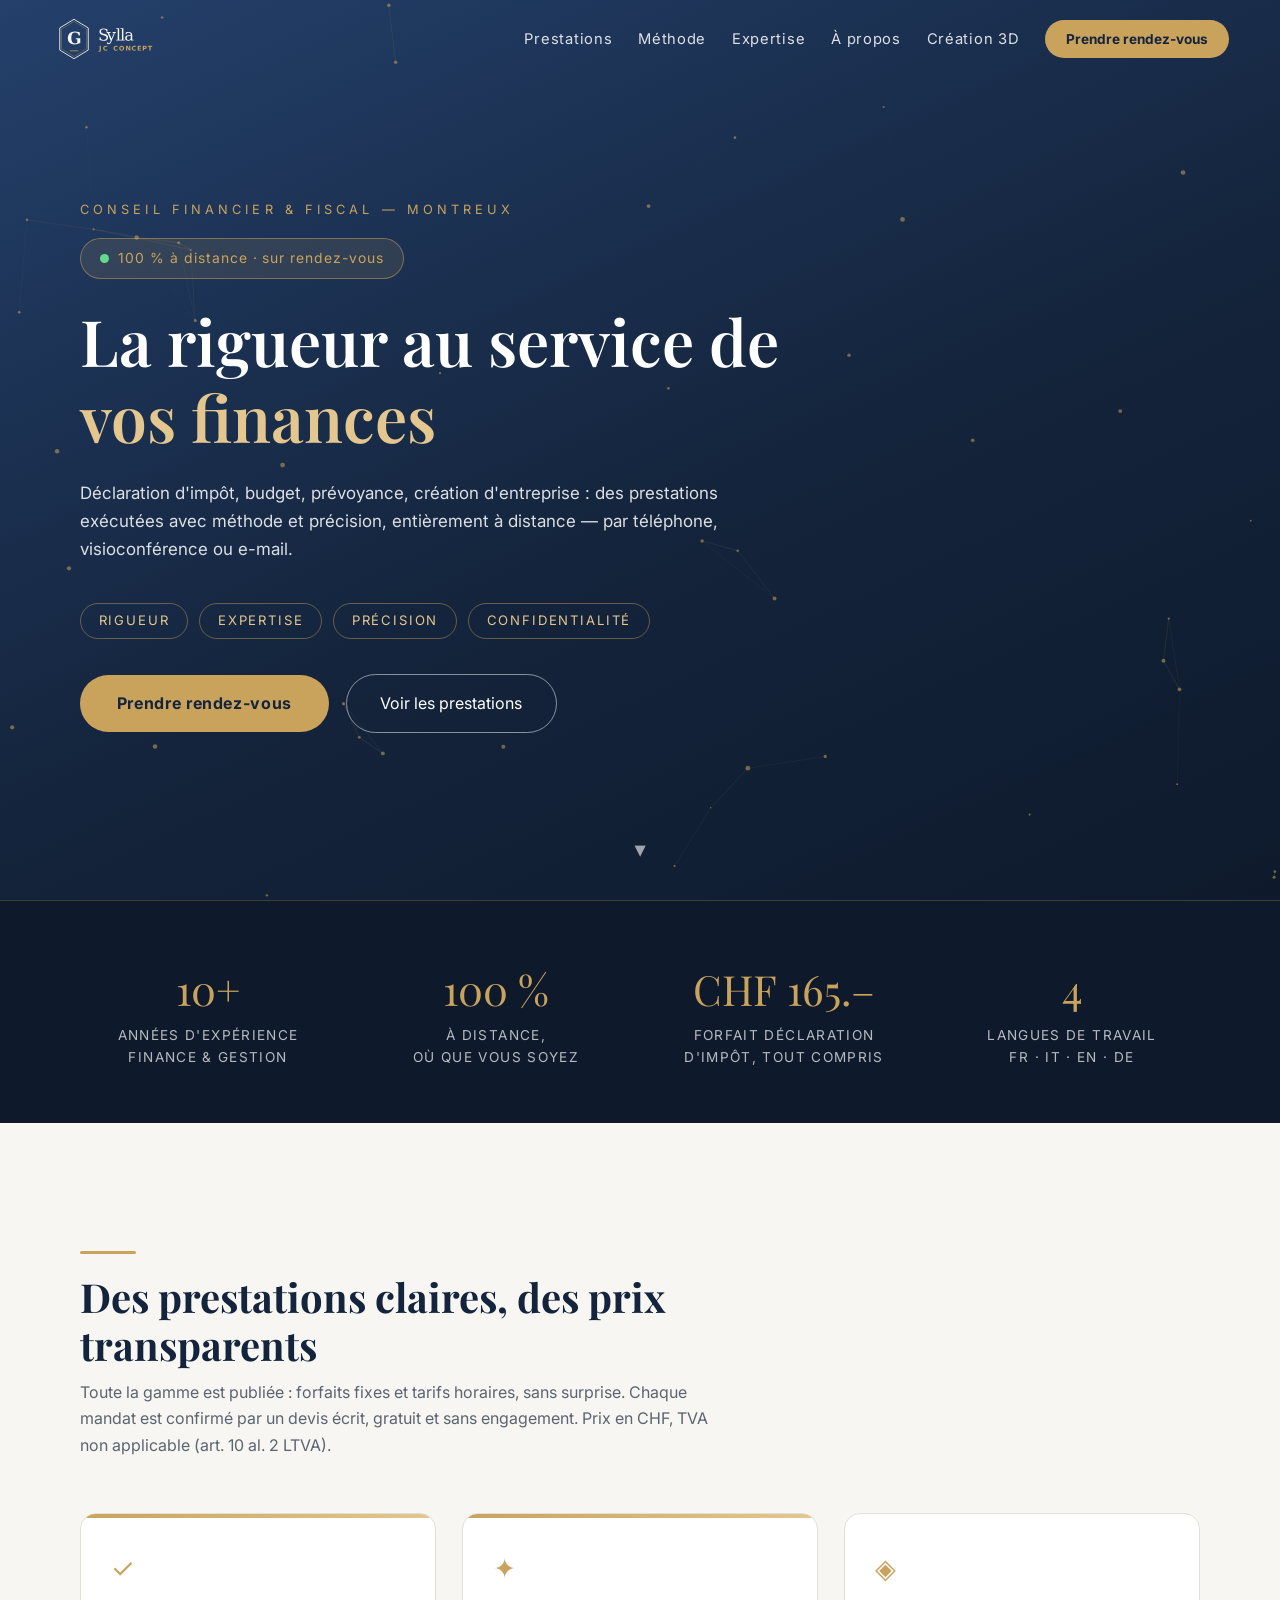
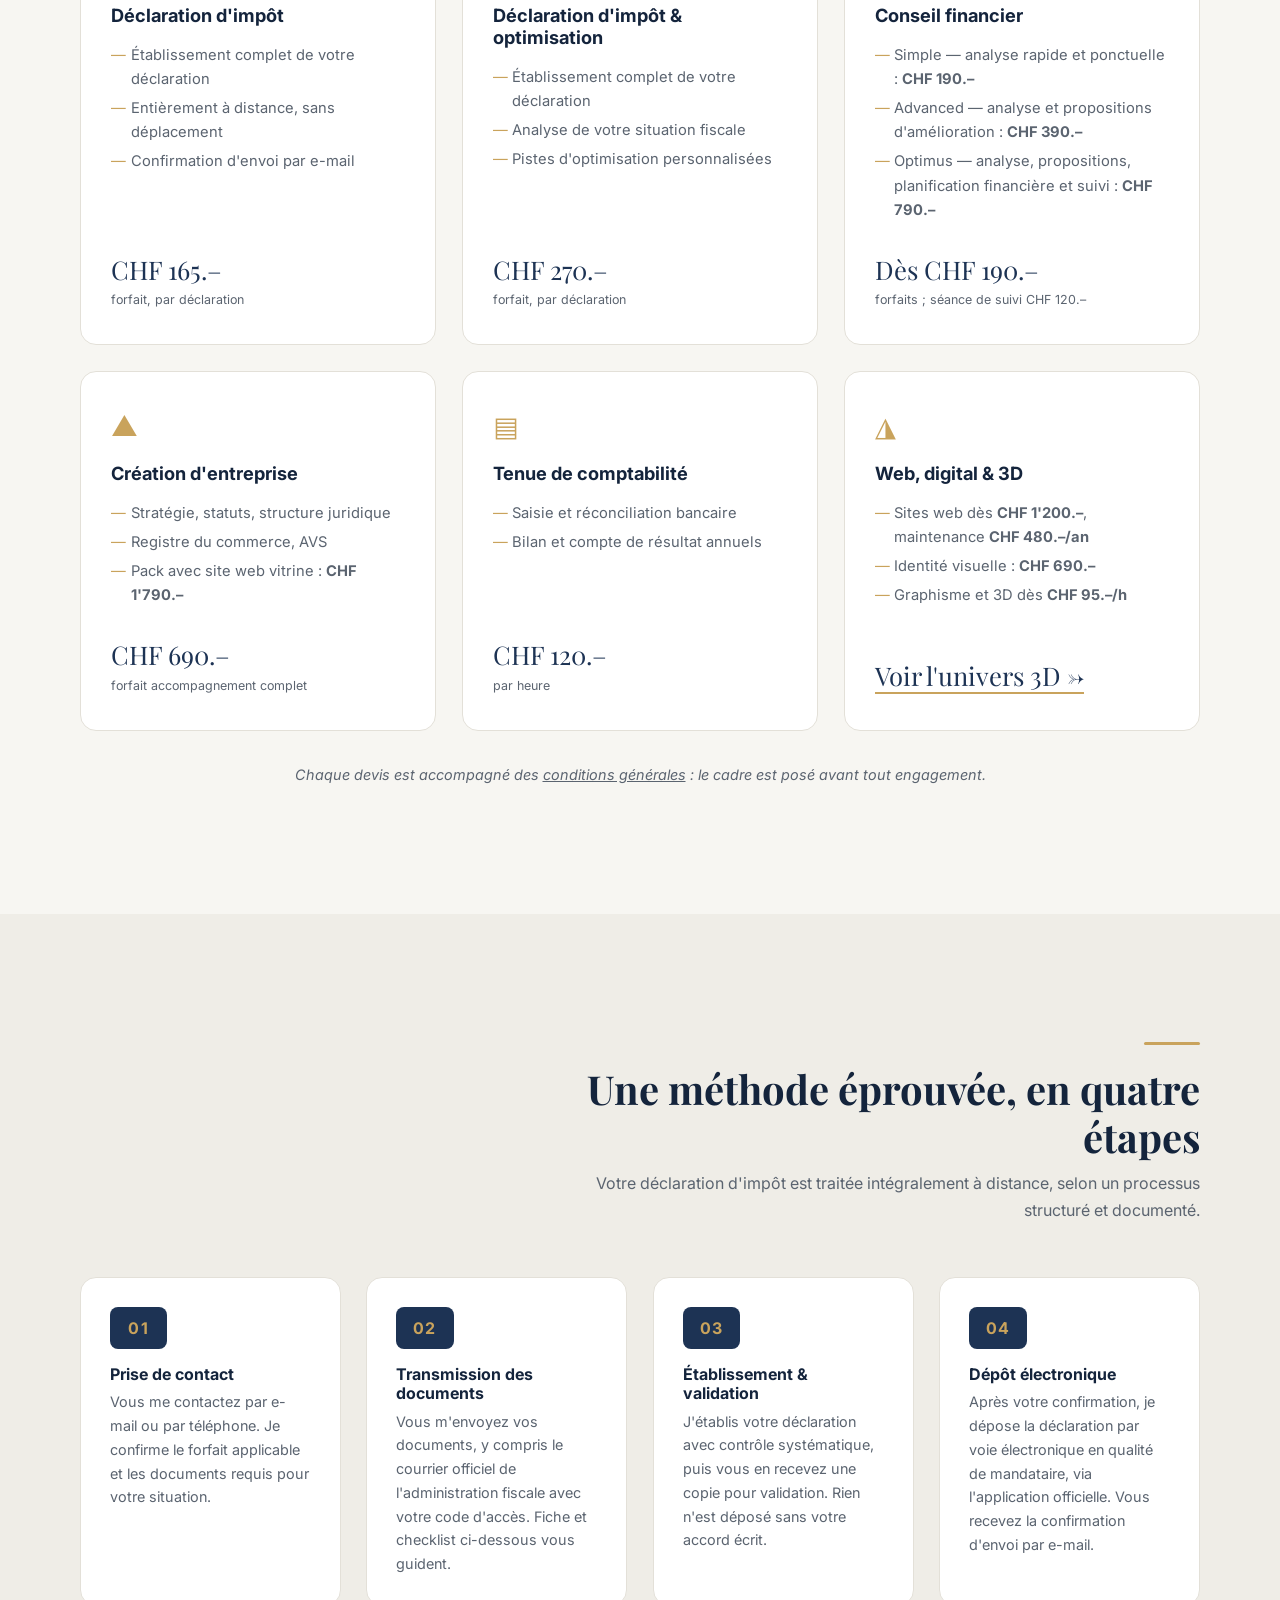
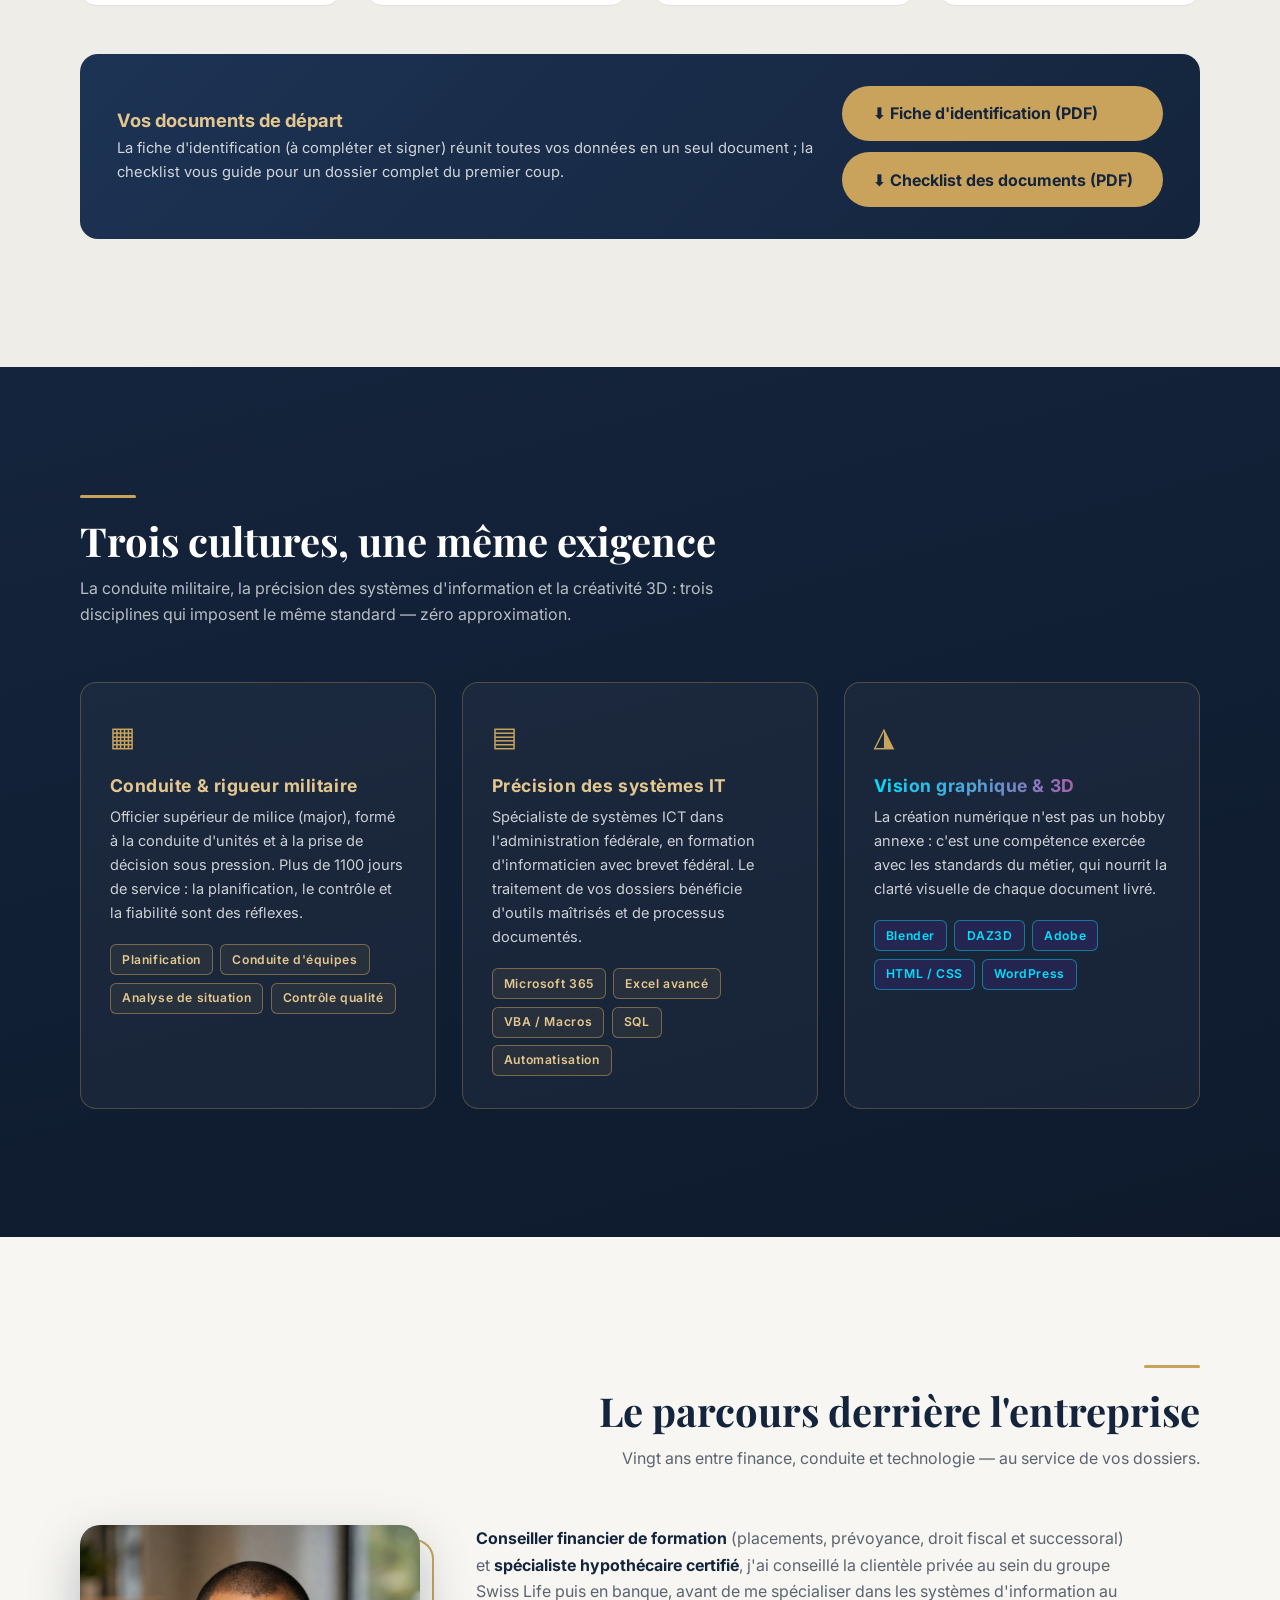
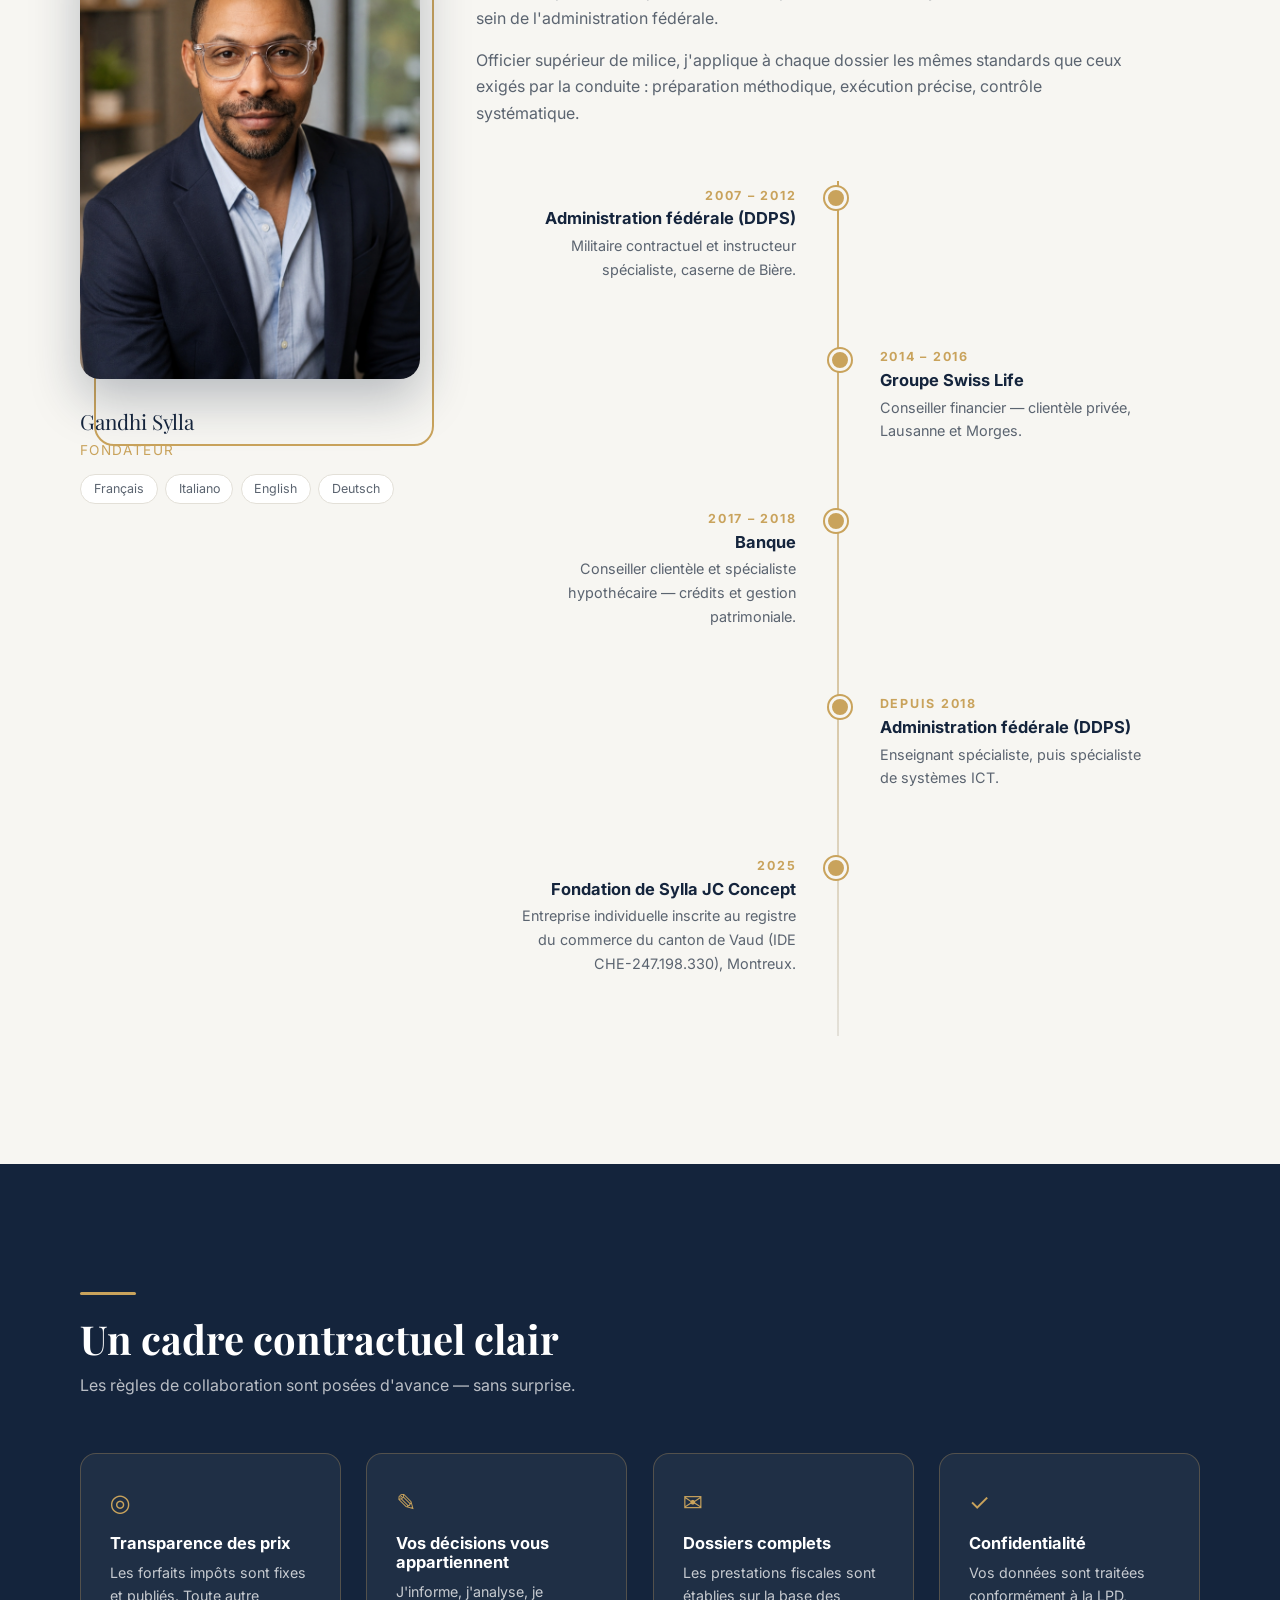
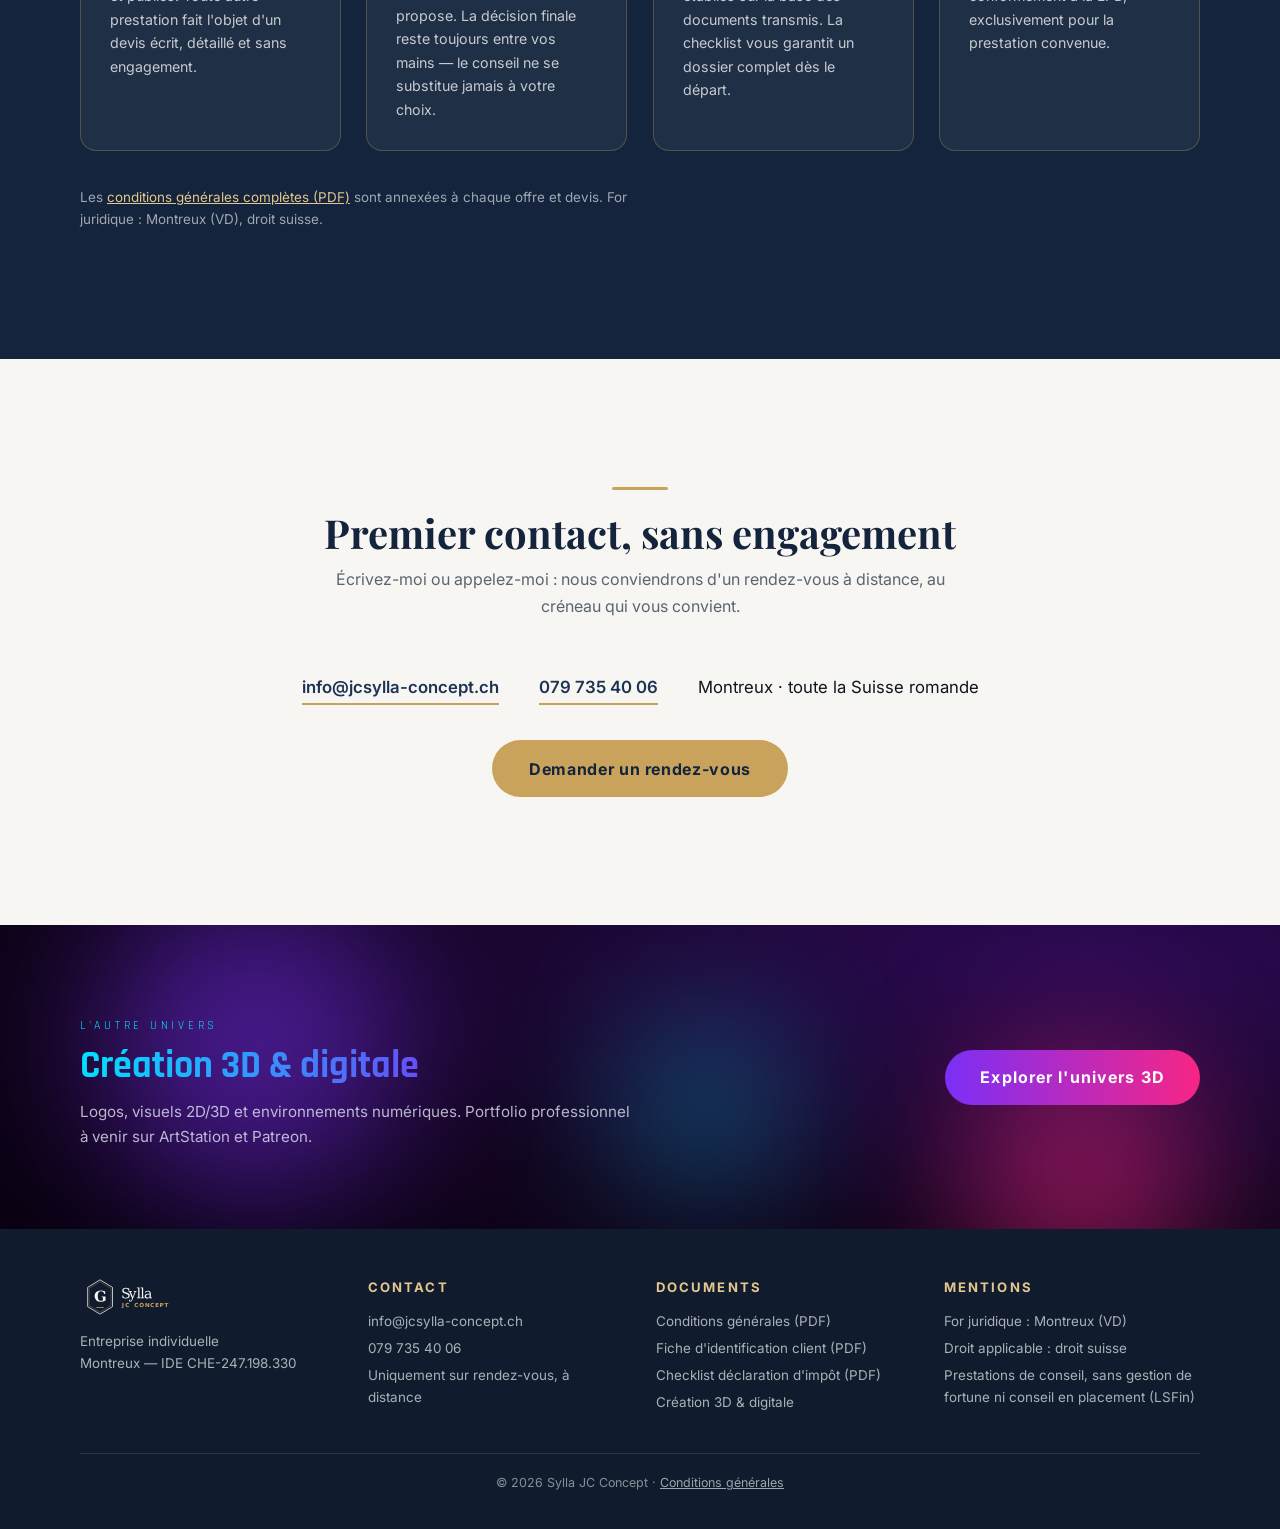
==== commit d3771c3a: "New commit message" ====
--- a/index.html
+++ b/index.html
@@ -52,7 +52,7 @@
       <div class="section-head reveal-l">
         <div class="gold-rule"></div>
         <h2 class="section-title">Des prestations claires, des prix transparents</h2>
-        <p class="section-sub">Les forfaits pour les déclarations d'impôt sont fixes et annoncés d'avance. Les autres prestations sont sur mesure : devis personnalisé, gratuit et sans engagement, établi après un premier échange.</p>
+        <p class="section-sub">Toute la gamme est publiée : forfaits fixes et tarifs horaires, sans surprise. Chaque mandat est confirmé par un devis écrit, gratuit et sans engagement. Prix en CHF, TVA non applicable (art. 10 al. 2 LTVA).</p>
       </div>
 
       <div class="cards">
@@ -82,22 +82,22 @@
           <div class="c-icon">◈</div>
           <h3>Conseil financier</h3>
           <ul>
-            <li>Budget et gestion du revenu</li>
-            <li>Prévoyance et planification patrimoniale</li>
-            <li>Dettes, hypothèque, optimisation</li>
-          </ul>
-          <p class="price devis">Sur devis</p>
+            <li>Simple — analyse rapide et ponctuelle : <strong>CHF 190.–</strong></li>
+            <li>Advanced — analyse et propositions d'amélioration : <strong>CHF 390.–</strong></li>
+            <li>Optimus — analyse, propositions, planification financière et suivi : <strong>CHF 790.–</strong></li>
+          </ul>
+          <p class="price">Dès CHF 190.–<small>forfaits ; séance de suivi CHF 120.–</small></p>
         </article>
 
         <article class="card reveal-l d1">
           <div class="c-icon">▲</div>
           <h3>Création d'entreprise</h3>
           <ul>
-            <li>Stratégie et structure juridique</li>
-            <li>Statuts, registre du commerce, AVS</li>
-            <li>Option : site web vitrine inclus</li>
-          </ul>
-          <p class="price devis">Sur devis</p>
+            <li>Stratégie, statuts, structure juridique</li>
+            <li>Registre du commerce, AVS</li>
+            <li>Pack avec site web vitrine : <strong>CHF 1'790.–</strong></li>
+          </ul>
+          <p class="price">CHF 690.–<small>forfait accompagnement complet</small></p>
         </article>
 
         <article class="card reveal-r d2">
@@ -107,7 +107,18 @@
             <li>Saisie et réconciliation bancaire</li>
             <li>Bilan et compte de résultat annuels</li>
           </ul>
-          <p class="price devis">Sur devis</p>
+          <p class="price">CHF 120.–<small>par heure</small></p>
+        </article>
+
+        <article class="card reveal-l d3">
+          <div class="c-icon">◮</div>
+          <h3>Web, digital &amp; 3D</h3>
+          <ul>
+            <li>Sites web dès <strong>CHF 1'200.–</strong>, maintenance <strong>CHF 480.–/an</strong></li>
+            <li>Identité visuelle : <strong>CHF 690.–</strong></li>
+            <li>Graphisme et 3D dès <strong>CHF 95.–/h</strong></li>
+          </ul>
+          <p class="price"><a href="creation-3d.html" style="color:inherit; border-bottom:2px solid var(--gold);">Voir l'univers 3D →</a></p>
         </article>
       </div>
       <p class="pricing-note reveal">Chaque devis est accompagné des <a href="docs/conditions-generales.pdf" style="text-decoration:underline; color:inherit;">conditions générales</a> : le cadre est posé avant tout engagement.</p>
--- a/css/styles.css
+++ b/css/styles.css
@@ -296,6 +296,7 @@
 .c-card .icon { font-size: 1.9rem; margin-bottom: .8rem; }
 .c-card h3 { font-size: 1.15rem; letter-spacing: .04em; margin-bottom: .5rem; }
 .c-card p { font-family: 'Inter', sans-serif; font-size: .9rem; color: rgba(238,240,255,.7); }
+.c-card .c-price { margin-top: .9rem; font-family: 'Rajdhani', sans-serif; font-size: .95rem; font-weight: 700; letter-spacing: .04em; color: var(--c-cyan); }
 
 .expo {
   border: 1px dashed rgba(0,224,255,.5); border-radius: 20px; padding: 3.2rem 2rem; text-align: center;
